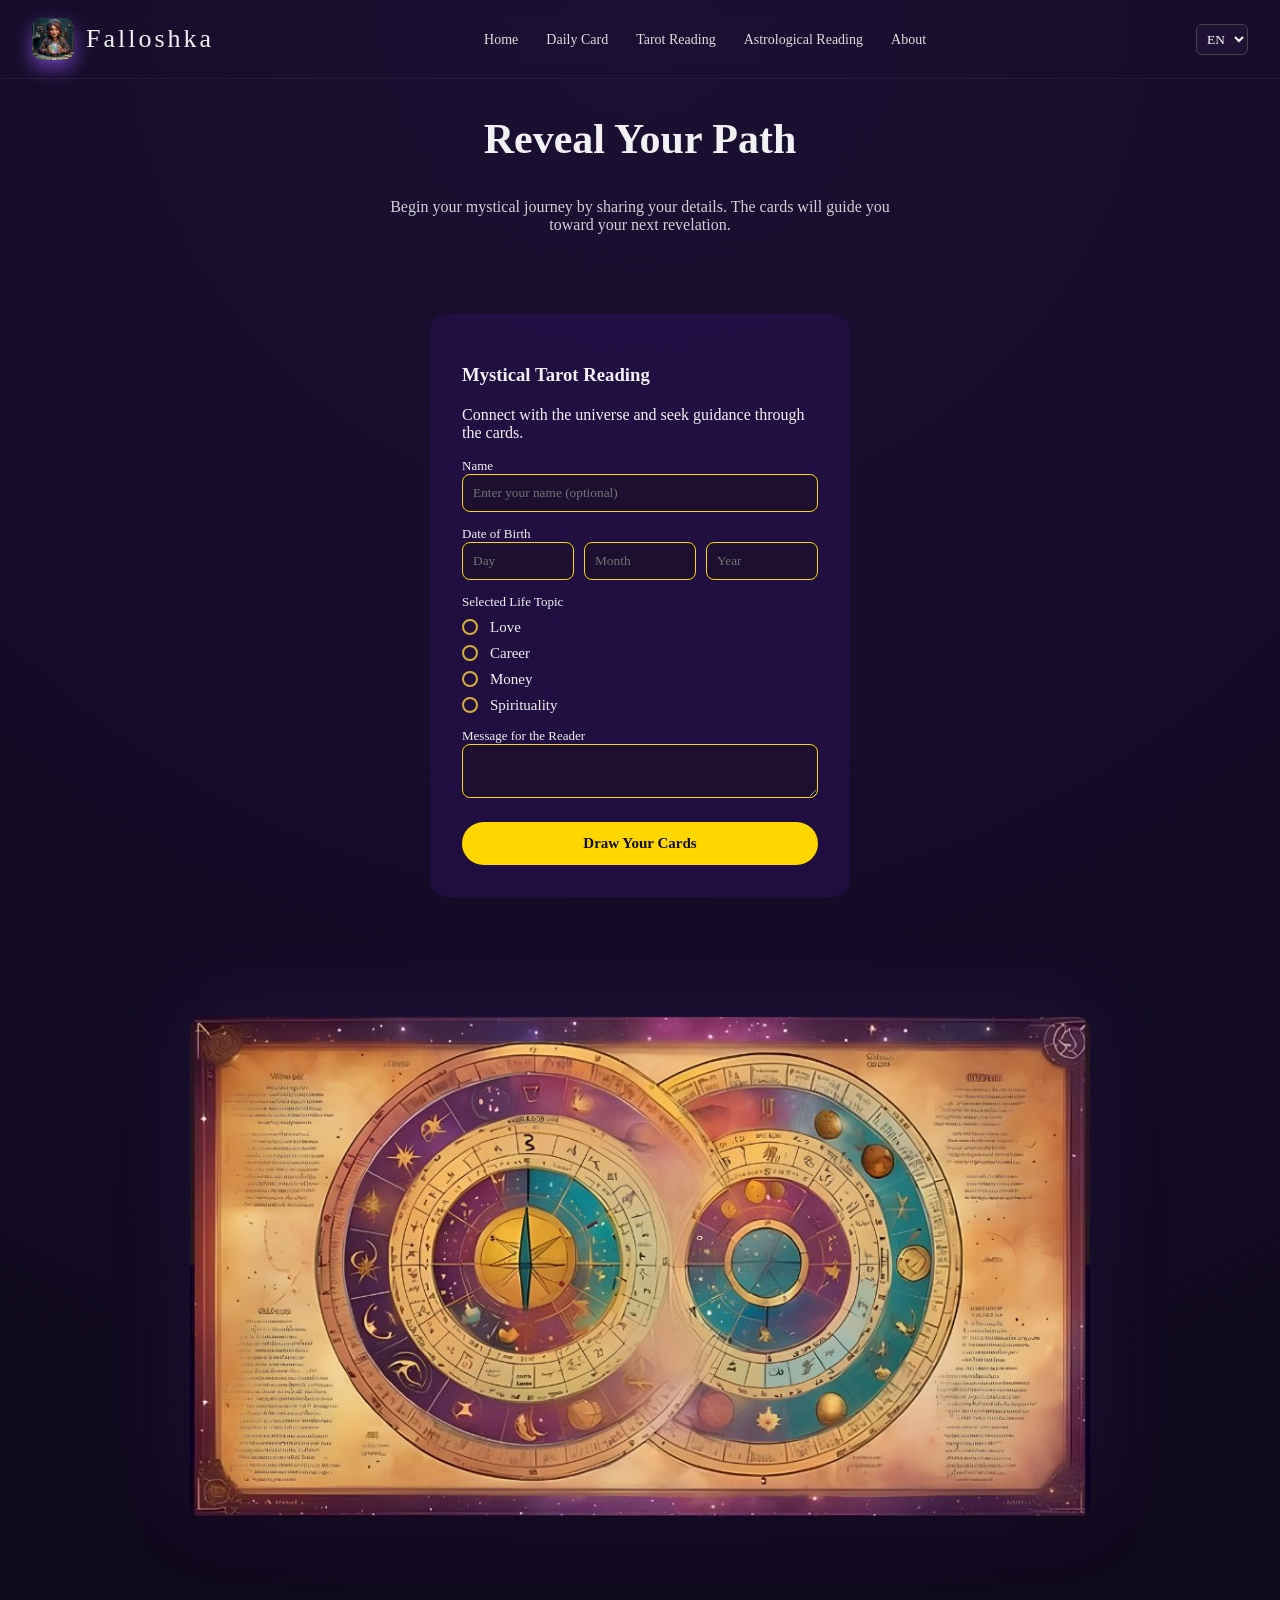
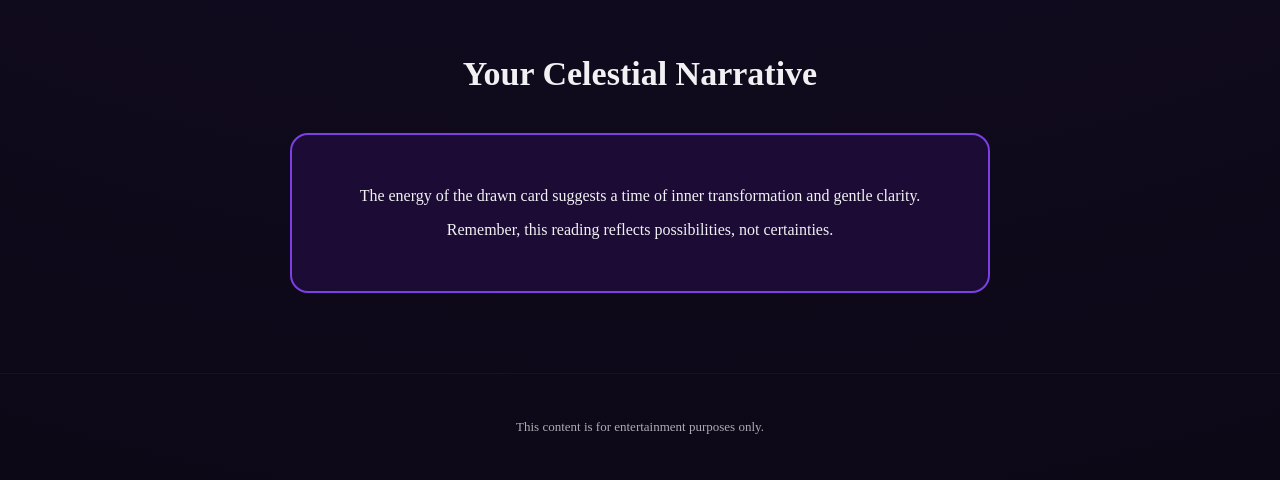
==== astro-reading.html @ b424f5f9 "Add files via upload" ====
<!DOCTYPE html>
<html lang="en">
<head>
   <!-- Google tag (gtag.js) -->
  <script async src="https://www.googletagmanager.com/gtag/js?id=G-GD12TT6BWK"></script>
  <script>
    window.dataLayer = window.dataLayer || [];
    function gtag(){dataLayer.push(arguments);}
    gtag('js', new Date());

    gtag('config', 'G-GD12TT6BWK');
  </script>
  <meta charset="UTF-8">
  <title>Falloshka – Astrological Reading</title>
  <meta name="viewport" content="width=device-width, initial-scale=1.0">
  <link rel="stylesheet" href="style.css">
</head>

<body class="page-astro">

<header class="navbar">
  <a href="index.html" class="brand">
    <img src="images/logo.jpg" alt="Falloshka Logo" class="logo">
    <span>Falloshka</span>
  </a>

  <nav>
    <a href="index.html" data-i18n="navHome">Home</a>
    <a href="daily-card.html" data-i18n="navDaily">Daily Card</a>
    <a href="tarot-reading.html" data-i18n="navTarot">Tarot Reading</a>
    <a href="astro-reading.html" data-i18n="navAstro">Astrological Reading</a>
    <a href="#about" data-i18n="navAbout">About</a>
  </nav>

  <select id="languageSelector">
    <option value="en">EN</option>
    <option value="tr">TR</option>
    <option value="de">DE</option>
    <option value="sr">SR</option>
    <option value="sk">SK</option>
  </select>
</header>

<!-- HERO -->
<section class="reading-hero">
  <h1 data-i18n="readingHeroTitle">Reveal Your Path</h1>
  <p data-i18n="readingHeroText">
    Begin your mystical journey by sharing your details.
    The cards will guide you toward your next revelation.
  </p>
</section>

<!-- FORM -->
<section class="reading-form">
  <div class="form-box">
    <h3 data-i18n="readingFormTitle">Mystical Tarot Reading</h3>
    <p data-i18n="readingFormSubtitle">
      Connect with the universe and seek guidance through the cards.
    </p>

    <label data-i18n="readingLabelName">Name</label>
    <input
      id="userName"
      type="text"
      data-i18n-placeholder="readingPhName"
      placeholder=""
    >

    <label data-i18n="readingLabelDob">Date of Birth</label>
    <div class="dob">
      <input id="birthDay" type="text" data-i18n-placeholder="readingPhDay" placeholder="">
      <input id="birthMonth" type="text" data-i18n-placeholder="readingPhMonth" placeholder="">
      <input id="birthYear" type="text" data-i18n-placeholder="readingPhYear" placeholder="">
    </div>


   <label data-i18n="readingLabelTopic">Selected Life Topic *</label>

        <div class="radio-group">
        <label class="custom-radio">
            <input type="radio" name="topic" value="love">
            <span class="radio-circle"></span>
            <span class="radio-text" data-i18n="readingTopicLove">Love</span>
        </label>

        <label class="custom-radio">
            <input type="radio" name="topic" value="career">
            <span class="radio-circle"></span>
            <span class="radio-text" data-i18n="readingTopicCareer">Career</span>
        </label>

        <label class="custom-radio">
            <input type="radio" name="topic" value="money">
            <span class="radio-circle"></span>
            <span class="radio-text" data-i18n="readingTopicMoney">Money</span>
        </label>

        <label class="custom-radio">
            <input type="radio" name="topic" value="spiritual">
            <span class="radio-circle"></span>
            <span class="radio-text" data-i18n="readingTopicSpiritual">Spirituality</span>
        </label>
        </div>



    <label data-i18n="readingLabelMessage">Message for the Reader</label>
    <textarea
      id="userMessage"
      data-i18n-placeholder="readingPhMessage"
      placeholder="">
    </textarea>
    <button
      id="astroSubmit"
      class="primary-btn full"
      data-i18n="readingBtnDraw"
    >
      Draw Your Cards
    </button>
  </div>
</section>

<!-- ASTROLOGY CHART IMAGE -->
<section class="astro-visual">
  <img
    src="images/astrology-wheel.jpg"
    alt="Astrological Chart"
  >
</section>



<!-- RESULT -->
<section class="result">
  <h2 data-i18n="readingResultTitle">Your Celestial Narrative</h2>
  <div class="result-box">
    <p id="astroResult" data-i18n="readingResultText">
      The energy of the drawn card suggests a time of inner transformation and gentle clarity.
    </p>
    <p data-i18n="readingResultNote">
      Remember, this reading reflects possibilities, not certainties.
    </p>
  </div>
</section>

<footer>
  <p data-i18n="footerText">
    This content is for entertainment purposes only.
  </p>
</footer>

<!-- ✅ TEK JS DOSYASI -->
<script src="main.js"></script>
<!-- CARD INFO MODAL -->
<div id="cardModal" class="modal hidden">
  <div class="modal-content">
    <button id="closeModal" class="modal-close">×</button>
    <h3 id="modalTitle"></h3>
    <p id="modalText"></p>
  </div>
</div>
</body>
</html>
---- style.css ----
* {
  box-sizing: border-box;
  font-family: "Georgia", serif;
}

body {
  margin: 0;
  background: radial-gradient(circle at top, #1b1033, #0c0816);
  color: #f1f1f3;
}

/* NAVBAR */
.navbar {
  position: fixed;        /* 🔴 SABİTLER */
  top: 0;
  left: 0;
  width: 100%;

  z-index: 1000;          /* 🔴 HER ŞEYİN ÜSTÜNDE */
  
  display: flex;
  align-items: center;
  justify-content: space-between;

  padding: 18px 32px;
  border-bottom: 1px solid rgba(255,255,255,0.05);

  /*background: rgba(20, 10, 40, 0.85);  ✅ hafif şeffaf */
  backdrop-filter: blur(6px);         /* ✅ cam efekti */
}


.brand {
  display: flex;
  align-items: center;
  gap: 12px; /* logo ile yazı arası */
  font-size: 26px;
  letter-spacing: 3px;

  text-decoration: none;   /* underline kalksın */
  color: inherit;          /* navbar rengi korunsun */
  cursor: pointer;
}


.logo {
  height: 42px;
  width: auto;
  display: block;

  /* Köşeler */
  border-radius: 10px;

  /* 3D / derinlik hissi */
  background: rgba(255, 255, 255, 0.08);
  box-shadow:
  0 8px 18px rgba(160, 90, 255, 0.6),
    inset 0 1px 2px rgba(255, 255, 255, 0.35);
}


.brand:hover .logo {
  transform: translateY(-1px) scale(1.03);
  box-shadow:
    0 4px 10px rgba(0, 0, 0, 0.35),
    inset 0 1px 1px rgba(255, 255, 255, 0.25);
}


nav a {
  margin: 0 12px;
  color: #ddd;
  text-decoration: none;
  font-size: 14px;
}

nav a:hover {
  color: #ffd700;
}

select {
  background: #201234;
  color: #fff;
  border: 1px solid #444;
  padding: 6px;
  border-radius: 6px;
}

/* HERO */
.page-home .hero {
  min-height: 85vh;
  display: flex;
  align-items: center;
  padding: 80px 10%;
  background: url("hero-space.png") no-repeat center/cover;
}

.page-home .hero-content {
  max-width: 520px;
  background: rgba(40,20,70,0.6);
  padding: 40px;
  border-radius: 18px;
}

.page-home .hero h1 {
  font-size: 46px;
  line-height: 1.1;
  margin-bottom: 20px;
}

.page-home .hero p {
  opacity: 0.9;
  margin-bottom: 28px;
}

/* BUTTON BASE – button + a SAME LOOK */
.primary-btn {
  display: inline-flex;              /* 🔴 EN ÖNEMLİ SATIR */
  align-items: center;
  justify-content: center;

  background: #ffd700;
  color: #0f0f17;

  padding: 14px 28px;
  border-radius: 999px;

  font-weight: 600;
  font-size: 15px;
  line-height: 1;                     /* 🔴 text dikey ortalama */

  text-decoration: none;              /* <a> underline temizlenir */
  border: none;
  cursor: pointer;

  transition: all 0.25s ease;
}

/* SMALL VARIANT */
.primary-btn.small {
  padding: 12px 26px;
  font-size: 14px;
}

/* HOVER */
.primary-btn:hover {
  background: #ffea61;
  transform: translateY(-1px);
}

/* EXPERIENCE */
.page-home .experience {
  padding: 100px 10%;
}

.page-home .experience-grid {
  display: grid;
  grid-template-columns: 1fr 1fr;
  gap: 60px;
  align-items: center;
}

.page-home .card-image {
  width: 100%;
  max-width: 360px;
  margin: auto;
}

.page-home .card-image img {
  width: 100%;
  height: auto;
  border-radius: 18px;
  box-shadow: 0 0 40px rgba(150, 90, 255, 0.4);
}

.page-home .experience-text h2 {
  font-size: 32px;
  margin-bottom: 16px;
}

.page-home .note {
  font-size: 13px;
  opacity: 0.7;
}

/* CARDS */
.page-tarot .cards {
  display: flex;
  justify-content: center;
  gap: 32px;
  padding: 60px 10%;
}


/* === TAROT CARD – TRUE FLIP SYSTEM === */

.page-tarot .tarot-card {
  width: 180px;
  height: 300px;
  perspective: 1000px; /* 3D derinlik */
  perspective-origin: right center;
  cursor: pointer;
}

/* Dönen katman */
.page-tarot .card-inner {
  width: 100%;
  height: 100%;
  position: relative;
  transform-style: preserve-3d;
  /* transition: transform 0.9s ease; */
   transition: transform 0.9s cubic-bezier(.4, .0, .2, 1); /* daha yönlü akış */
}

/* Kart açıldığında döner */
.page-tarot .tarot-card.open .card-inner {
  transform: rotateY(180deg);
}

/* Ortak yüz ayarı */
.page-tarot .card-front,
.page-tarot .card-back {
  position: absolute;
  inset: 0;
  border-radius: 16px;
  backface-visibility: hidden; /* 🔴 kritik */
  overflow: hidden;
}

/* Kart arkası */
.page-tarot .card-back img {
  width: 100%;
  height: 100%;
  object-fit: contain;
  display: block;
}

/* Kart ön yüzü */
.page-tarot .card-front {
  transform: rotateY(180deg);
  background-size: cover;
  background-position: center;
  background-repeat: no-repeat;
  box-shadow: 0 0 60px rgba(255, 215, 0, 0.8);
}

.tarot-card.disabled {
  opacity: 0.4;
  filter: grayscale(0.7);
  cursor: not-allowed;
  pointer-events: none;
}
/* RESULT HOME*/
.page-home .result {
  padding: 80px 10%;
  text-align: center;
}

.page-home .result h2 {
  font-size: 34px;
  margin-bottom: 40px;
}

.page-home .result-box {
  max-width: 700px;
  margin: auto;
  padding: 36px;
  border-radius: 18px;
  border: 2px solid #7b3fe4;
  background: rgba(40,15,80,0.5);
}
/* RESULT TAROT*/
.page-tarot .result {
  padding: 80px 10%;
  text-align: center;
}

.page-tarot .result h2 {
  font-size: 34px;
  margin-bottom: 40px;
}

.page-tarot .result-box {
  max-width: 700px;
  margin: auto;
  padding: 36px;
  border-radius: 18px;
  border: 2px solid #7b3fe4;
  background: rgba(40,15,80,0.5);
}
/* RESULT ASTRO*/
.page-astro .result {
  padding: 80px 10%;
  text-align: center;
}

.page-astro .result h2 {
  font-size: 34px;
  margin-bottom: 40px;
}

.page-astro .result-box {
  max-width: 700px;
  margin: auto;
  padding: 36px;
  border-radius: 18px;
  border: 2px solid #7b3fe4;
  background: rgba(40,15,80,0.5);
}
.result-box p {
  white-space: pre-line;
}

/* FOOTER */
footer {
  padding: 32px;
  text-align: center;
  font-size: 13px;
  opacity: 0.7;
  border-top: 1px solid rgba(255,255,255,0.05);
}

/* READING HERO */
.reading-hero {
  text-align: center;
  padding: 80px 10%;
}

.reading-hero h1 {
  font-size: 42px;
}

.reading-hero p {
  max-width: 520px;
  margin: auto;
  opacity: 0.85;
}

/* FORM */
.page-astro .reading-form {
  display: flex;
  justify-content: center;
  padding-bottom: 80px;
}

.page-astro .form-box {
  background: rgba(40,15,80,0.6);
  padding: 32px;
  width: 420px;
  border-radius: 18px;
}

.page-astro .form-box h3 {
  margin-bottom: 20px;
}

.page-astro .form-box label {
  display: block;
  margin-top: 14px;
  font-size: 13px;
}

.page-astro .form-box input,
.page-astro .form-box textarea {
  width: 100%;
  padding: 10px;
  background: #1c0f30;
  border: 1px solid #ffd700;
  border-radius: 8px;
  color: #fff;
}

.page-astro .dob {
  display: flex;
  gap: 10px;
}

/* RADIO GROUP – genel blok */
.page-astro .radio-group {
  display: flex;
  flex-direction: column;
  gap: 8px;                 /* 🔽 Daha yakın: 14px → 8px */
  margin-top: 8px;
}

/* SATIR */
.page-astro .custom-radio {
  display: flex;
  align-items: center;      /* ✅ Yazıyla tam hizalama */
  gap: 8px;                /* 🔽 Daha yakın: 10px → 8px */
  cursor: pointer;
}

/* GERÇEK RADIO'YU GİZLE */
.page-astro .custom-radio input[type="radio"] {
  position: absolute;
  opacity: 0;
  pointer-events: none;
}

/* ÇİZİLEN DAİRE (ANA KISIM) */
.page-astro .radio-circle {
  width: 16px;                         /* 🔽 Bir tık daha zarif */
  height: 16px;
  border: 2px solid #d4af37;
  border-radius: 50%;                  /* ✅ TAM DAİRE */
  box-sizing: border-box;
  position: relative;
  flex-shrink: 0;                      /* 🔴 ÇIZGI SORUNUNU KÖKTEN ÇÖZER */
}

/* SEÇİLİNCE İÇ NOKTA */
.page-astro .custom-radio input[type="radio"]:checked + .radio-circle::after {
  content: "";
  width: 8px;
  height: 8px;
  background: #d4af37;
  border-radius: 50%;
  position: absolute;
  top: 50%;
  left: 50%;
  transform: translate(-50%, -50%);
}

/* YAZI */
.page-astro .radio-text {
  font-size: 15px;
  line-height: 1.2;
}

/* HOVER */
.page-astro .custom-radio:hover .radio-circle {
  box-shadow: 0 0 6px rgba(212, 175, 55, 0.6);
}

/* 🔥 FORM LABEL KURALINI RADIO İÇİN EZ */
.page-astro .form-box .custom-radio {
  display: flex !important;        /* ✅ block'u ezer */
  align-items: center;
  gap: 10px;                        /* ✅ radio – yazı arası TEMİZ */
  margin-top: 0 !important;         /* ✅ yukarıdan itilmeyi kaldır */
}

.page-astro .radio-text {
  margin-left: 2px;
}
/* ----------------------------------- */
.page-astro .primary-btn.full {
  width: 100%;
  margin-top: 20px;
}

/* RESULT */
.page-astro .result-box {
  border: 2px solid #7b3fe4;
  background: rgba(40,15,80,0.5);
}


/* Hover efekti */
.page-tarot .card-name-btn:hover {
  background: rgba(80, 30, 140, 0.8);
  box-shadow:
    0 0 14px rgba(255, 215, 0, 0.75),
    inset 0 0 10px rgba(255, 215, 0, 0.25);
  transform: translateY(-1px);
}

/* Active (basılı tutma hissi) */
.page-tarot .card-name-btn:active {
  transform: translateY(0);
  box-shadow:
    0 0 6px rgba(255, 215, 0, 0.5);
}

/* =========================================
   MODAL (Popup)
========================================= */

.modal {
  position: fixed;
  inset: 0;
  background: rgba(10, 5, 30, 0.85);
  display: flex;
  justify-content: center;
  align-items: center;
  z-index: 999;
}

.modal.hidden {
  display: none;
}

.modal-content {
  background: rgba(40, 15, 80, 0.95);
  border: 2px solid #d4af37;
  border-radius: 18px;
  padding: 30px;
  max-width: 420px;
  text-align: center;
  color: #f1f1f3;
  box-shadow: 0 0 40px rgba(255, 215, 0, 0.45);
}

.modal-content h3 {
  color: #ffd700;
  margin-bottom: 14px;
  letter-spacing: 1px;
}

.modal-content p {
  font-size: 15px;
  line-height: 1.5;
  opacity: 0.9;
}

.modal-close {
  position: absolute;
  top: 14px;
  right: 18px;
  background: none;
  border: none;
  color: #ffd700;
  font-size: 26px;
  cursor: pointer;
}

/* =========================================
   CARD NAME BUTTONS (Alt Bölüm)
========================================= */

.page-tarot .card-names {
  display: flex;
  justify-content: center;
  gap: 32px;
  margin-top: 20px;
}

.page-tarot .card-name-btn {
  min-width: 160px;
  padding: 10px 22px;
  border-radius: 999px;
  background: rgba(40, 15, 80, 0.75);
  border: 1.5px solid #d4af37;
  color: #ffd700;
  font-family: "Georgia", serif;
  font-size: 14px;
  letter-spacing: 0.6px;
  cursor: pointer;

  box-shadow:
    0 0 10px rgba(212, 175, 55, 0.35),
    inset 0 0 6px rgba(255, 215, 0, 0.15);

  transition: all 0.25s ease;
}

.page-tarot .card-name-btn:hover {
  background: rgba(80, 30, 140, 0.85);
  box-shadow: 0 0 16px rgba(255, 215, 0, 0.75);
  transform: translateY(-1px);
}

.page-tarot .card-name-btn.hidden {
  visibility: hidden; /* yerini korur ama görünmez */
}

/* ✅ TAROT BACK CARD - FALLBACK IMAGE */
.page-tarot .tarot-card img.card-fallback {
  width: 100%;
  height: 100%;
  object-fit: contain;   /* 🔴 ASIL ÇÖZÜM */
  box-shadow: none;
  margin: 0;
  padding: 0;
  background: none;
}

/* Draw Your Cards – üstte ama full olmayan CTA */
.page-tarot .draw-cta {
  display: flex;
  justify-content: center;
  margin: 20px 0 30px;
}

.page-tarot .draw-cta .primary-btn {
  padding: 14px 32px;
  font-size: 14px;
  width: auto;        /* ✅ full davranışı engellenir */
  max-width: none;
}

/* Tarot card shake animation */
@keyframes tarotShake {
  0%   { transform: translateX(0); }
  15%  { transform: translateX(-6px) rotate(-1deg); }
  30%  { transform: translateX(6px) rotate(1deg); }
  45%  { transform: translateX(-5px) rotate(-1deg); }
  60%  { transform: translateX(5px) rotate(1deg); }
  75%  { transform: translateX(-3px) rotate(0deg); }
  100% { transform: translateX(0); }
}

/* Shake state */
.page-tarot .tarot-card.shaking {
  animation: tarotShake 0.45s ease-in-out;
}

/* =========================
   TAROT SMOKE EFFECT (NON-BLOCKING)
========================= */

.page-tarot .tarot-card {
  position: relative;
}

/* Smoke overlay – DOES NOT block image */
.page-tarot .card-smoke {
  position: absolute;
  inset: -15%;
  background:
    radial-gradient(circle at 30% 40%, rgba(255,255,255,0.35), transparent 45%),
    radial-gradient(circle at 70% 60%, rgba(255,255,255,0.25), transparent 50%),
    radial-gradient(circle at 50% 50%, rgba(255,255,255,0.2), transparent 55%);

  opacity: 0;
  pointer-events: none;

  /* 🔑 CRITICAL PART */
  mix-blend-mode: screen;   /* ✅ üstte ama maskelemez */
  filter: blur(14px);

  z-index: 1;               /* ✅ card-inner'ın ALTINDA */
}

/* card-inner flip yapıyor, üstte kalmalı */
.page-tarot .card-inner {
  position: relative;
  z-index: 2;
}

@keyframes smokeFadeSafe {
  0% {
    opacity: 0;
    transform: scale(1);
  }
  40% {
    opacity: 1;
  }
  100% {
    opacity: 0;
    transform: scale(1.3);
  }
}
/* Smoke animation */
.page-tarot .tarot-card.smoke .card-smoke {
  animation: smokeFadeSafe 0.7s ease-out forwards;
}

/* =========================
   ASTROLOGY VISUAL SECTION
========================= */

.page-astro .astro-visual {
  display: flex;
  justify-content: center;
  align-items: center;
  padding: 40px 15px 30px;
}

.page-astro .astro-visual img {
  max-width: 100%;
  width: 900px;          /* büyük ama taşmıyor */
  height: auto;
  border-radius: 12px;

  /* Hafif mistik dokunuş */
  box-shadow:
    0 15px 40px rgba(0,0,0,0.35),
    0 0 80px rgba(160,90,255,0.15);
}
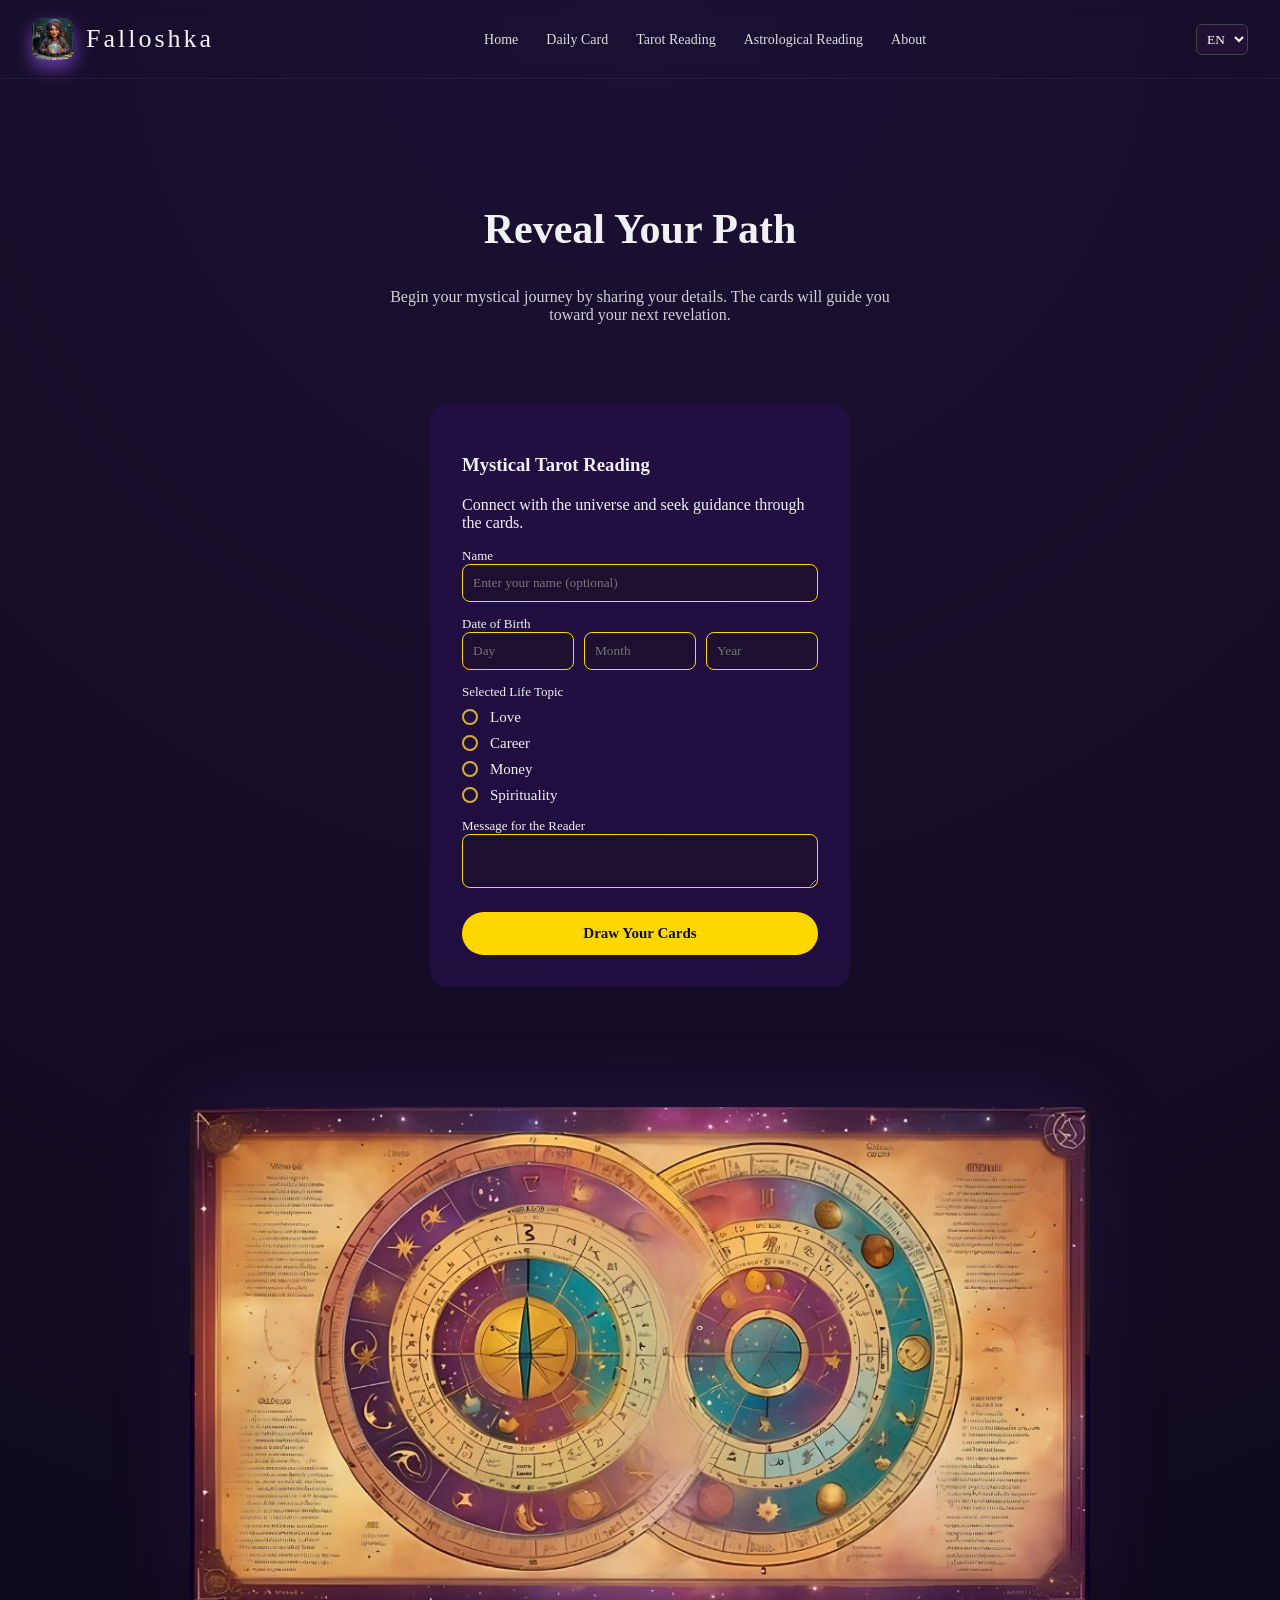
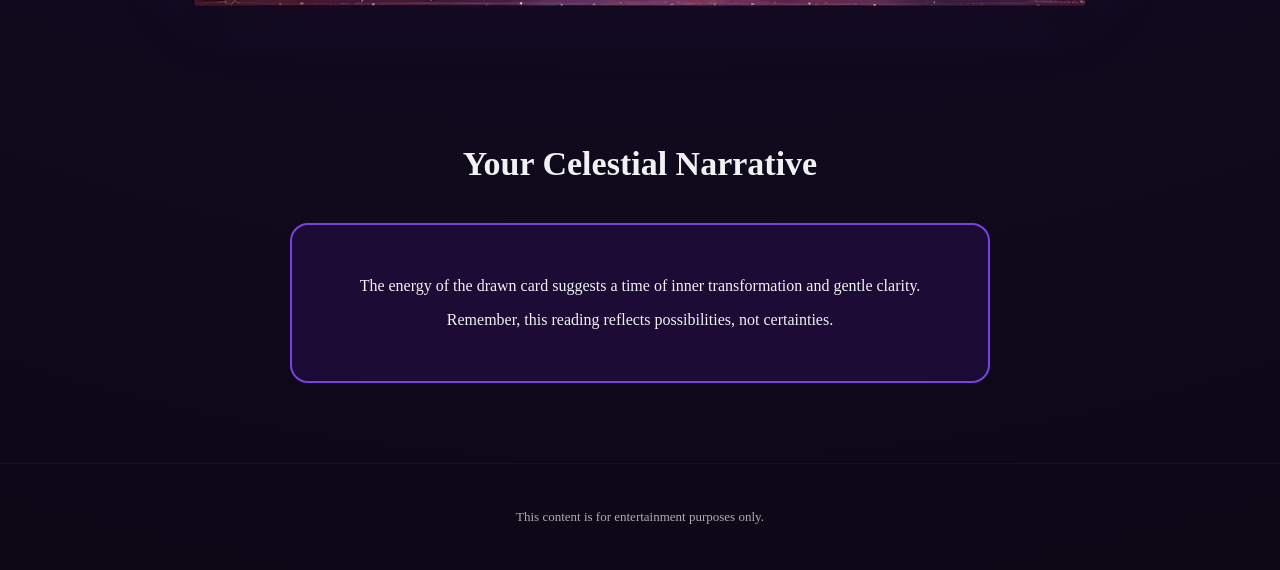
==== commit 52700d8b: "Add files via upload" ====
--- a/astro-reading.html
+++ b/astro-reading.html
@@ -23,8 +23,17 @@
     <img src="images/logo.jpg" alt="Falloshka Logo" class="logo">
     <span>Falloshka</span>
   </a>
+  <!-- ✅ HAMBURGER -->
 
-  <nav>
+<button class="hamburger" id="hamburger">
+  <span></span>
+  <span></span>
+  <span></span>
+</button>
+
+
+  <!-- ✅ NAV -->
+  <nav id="navMenu">
     <a href="index.html" data-i18n="navHome">Home</a>
     <a href="daily-card.html" data-i18n="navDaily">Daily Card</a>
     <a href="tarot-reading.html" data-i18n="navTarot">Tarot Reading</a>
--- a/style.css
+++ b/style.css
@@ -4,6 +4,7 @@
 }
 
 body {
+  padding-top: 90px;
   margin: 0;
   background: radial-gradient(circle at top, #1b1033, #0c0816);
   color: #f1f1f3;
@@ -12,6 +13,7 @@
 /* NAVBAR */
 .navbar {
   position: fixed;        /* 🔴 SABİTLER */
+  
   top: 0;
   left: 0;
   width: 100%;
@@ -92,7 +94,7 @@
   display: flex;
   align-items: center;
   padding: 80px 10%;
-  background: url("hero-space.png") no-repeat center/cover;
+  background: url("images/kure.jpg") no-repeat center/cover;
 }
 
 .page-home .hero-content {
@@ -171,6 +173,7 @@
   height: auto;
   border-radius: 18px;
   box-shadow: 0 0 40px rgba(150, 90, 255, 0.4);
+  
 }
 
 .page-home .experience-text h2 {
@@ -679,3 +682,110 @@
     0 15px 40px rgba(0,0,0,0.35),
     0 0 80px rgba(160,90,255,0.15);
 }
+
+
+/* =========================
+HAMBURGER MENU
+========================= */
+
+/* =========================
+HAMBURGER ICON (ANIMATED)
+========================= */
+
+.hamburger {
+  display: none;
+
+  flex-direction: column;
+  justify-content: center;
+  align-items: center;
+
+  gap: 6px;
+
+  width: 32px;
+  height: 28px;
+
+  background: none;
+  border: none;
+  cursor: pointer;
+}
+
+
+/* çizgiler */
+.hamburger span {
+  display: block;
+  width: 100%;
+  height: 3px;
+  background: #ffd700;
+  border-radius: 2px;
+
+  transition: all 0.3s ease;
+}
+
+
+/* ✅ X animasyonu */
+.hamburger.active span:nth-child(1) {
+  transform: translateY(8px) rotate(45deg);
+}
+
+.hamburger.active span:nth-child(2) {
+  opacity: 0;
+}
+
+.hamburger.active span:nth-child(3) {
+  transform: translateY(-8px) rotate(-45deg);
+}
+
+
+@media (max-width: 768px) {
+
+  .hamburger {
+    display: flex;
+    z-index: 999;
+  }
+
+  .navbar {
+    flex-wrap: nowrap;
+    height: 90px;
+  }
+
+  nav {
+    position: fixed;
+    top: 90px;
+    left: 0;
+    width: 100%;
+
+    background: rgba(20,10,40,0.95);
+    backdrop-filter: blur(8px);
+
+    display: flex;
+    flex-direction: column;
+    align-items: center;
+    gap: 16px;
+
+    padding: 20px 0;
+
+    max-height: 0;
+    overflow: hidden;
+
+  
+    opacity: 0;                /* ✅ EKLENDI */
+    pointer-events: none;      /* ✅ EKLENDI */
+
+    transition: all 0.3s ease;
+  }
+
+
+  nav a {
+    margin: 0;
+    padding: 10px 0; /* ✅ daha iyi spacing */
+  }
+
+  nav.open {
+    max-height: 400px;
+  
+    opacity: 1;                /* ✅ EKLENDI */
+    pointer-events: auto;      /* ✅ EKLENDI */
+  }
+
+
+} /* ✅ TEK KAPAMA */
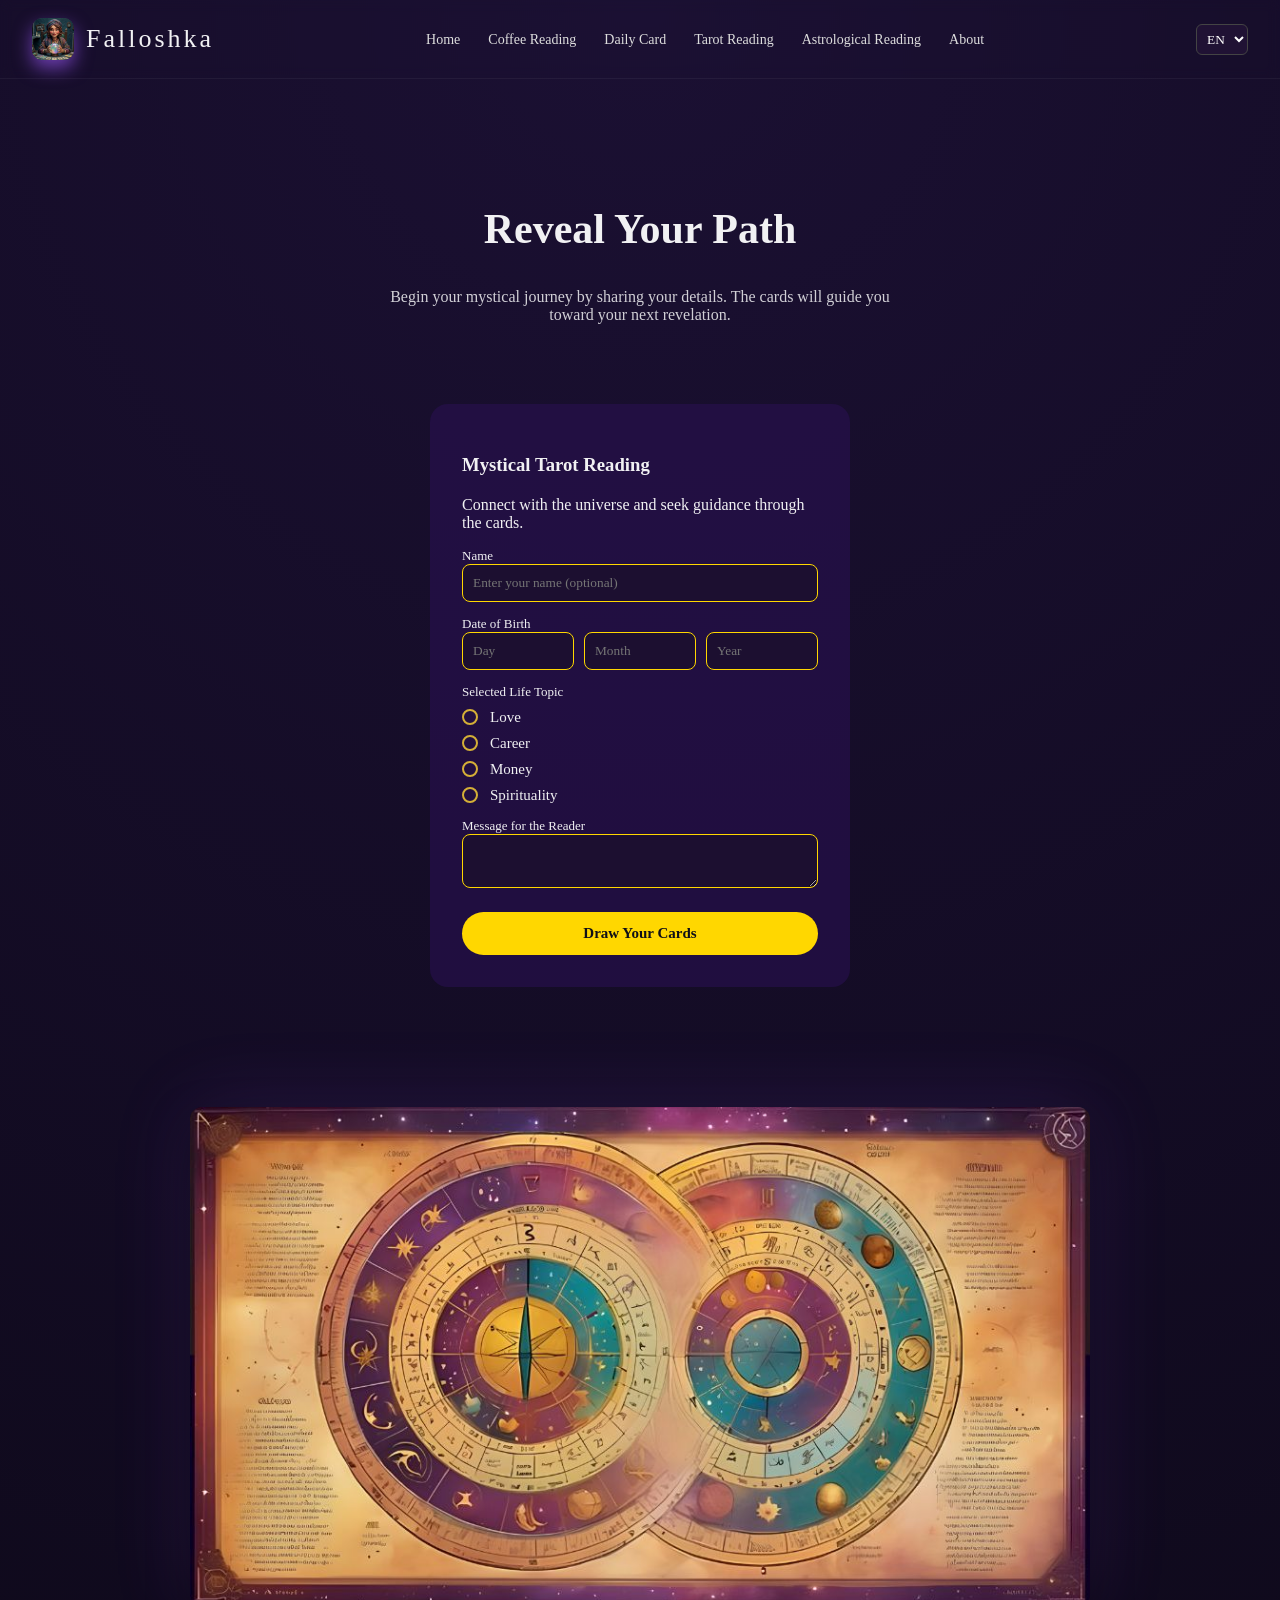
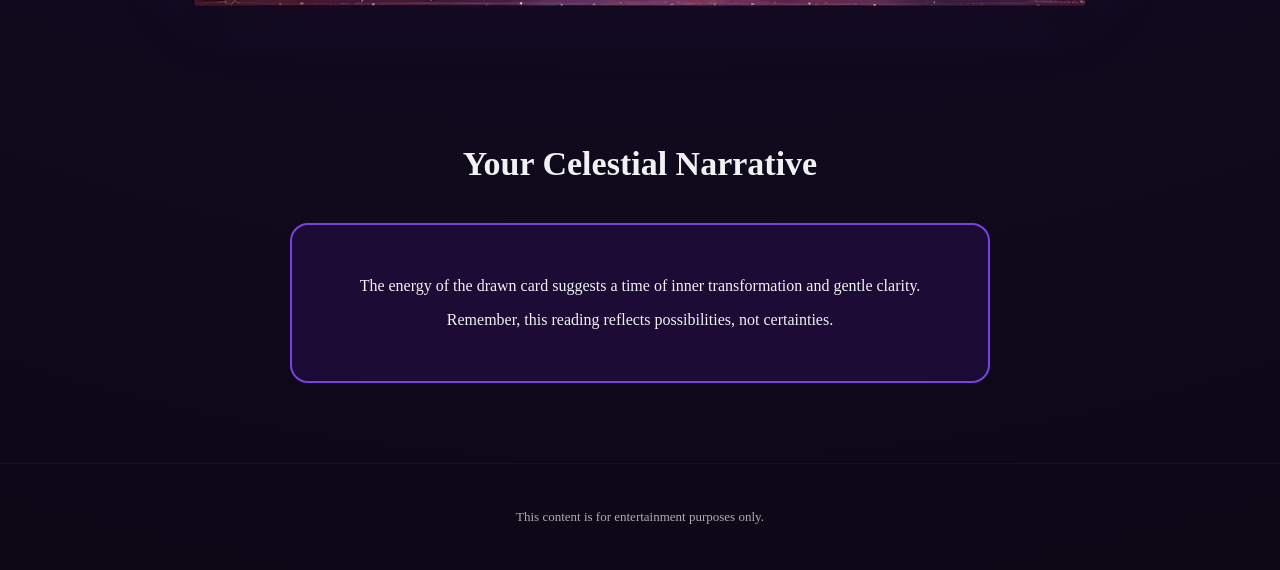
==== commit 7aedd45d: "Add files via upload" ====
--- a/astro-reading.html
+++ b/astro-reading.html
@@ -35,6 +35,7 @@
   <!-- ✅ NAV -->
   <nav id="navMenu">
     <a href="index.html" data-i18n="navHome">Home</a>
+    <a href="coffee.html" data-i18n="navCoffee">Coffee Reading</a>
     <a href="daily-card.html" data-i18n="navDaily">Daily Card</a>
     <a href="tarot-reading.html" data-i18n="navTarot">Tarot Reading</a>
     <a href="astro-reading.html" data-i18n="navAstro">Astrological Reading</a>
--- a/style.css
+++ b/style.css
@@ -789,3 +789,119 @@
 
 
 } /* ✅ TEK KAPAMA */
+
+
+/* ===============================
+   COFFEE PAGE
+================================ */
+
+.page-coffee {
+  display: flex;
+  flex-direction: column;
+  align-items: center;
+}
+
+.page-coffee .hero {
+  text-align: center;
+}
+
+.page-coffee .coffee-upload {
+  max-width: 900px;
+  margin: 40px auto;
+  padding: 20px;
+  text-align: center;
+}
+
+/* 🎴 CUP GRID */
+.cups {
+  display: grid;
+  grid-template-columns: repeat(3, 1fr);
+  gap: 25px;
+  margin-bottom: 30px;
+}
+
+.cup-box {
+  background: rgba(255, 255, 255, 0.05);
+  border-radius: 12px;
+  padding: 15px;
+  transition: 0.3s;
+}
+
+.cup-box:hover {
+  transform: translateY(-5px);
+  background: rgba(255, 255, 255, 0.08);
+}
+
+/* 📷 FILE INPUT */
+.cup-box input {
+  margin-top: 10px;
+  width: 100%;
+  color: white;
+}
+
+/* 🖼️ PREVIEW */
+.preview {
+  display: none;
+  width: 100%;
+  margin-top: 10px;
+  border-radius: 10px;
+  box-shadow: 0 0 15px rgba(255, 255, 255, 0.2);
+}
+
+/* 🏷 LABEL */
+.cup-box label {
+  font-size: 14px;
+  opacity: 0.8;
+}
+
+/* ✍️ TEXTAREA */
+#coffeeMessage {
+  width: 100%;
+  max-width: 700px;
+  height: 100px;
+  margin: 20px auto;
+  padding: 12px;
+  border-radius: 10px;
+  border: none;
+  outline: none;
+  resize: none;
+  display: block;
+
+  background: rgba(255, 255, 255, 0.08);
+  color: white;
+}
+
+/* ☕ BUTTON */
+#coffeeSubmit {
+  margin-top: 10px;
+  padding: 12px 26px;
+  border-radius: 30px;
+  border: none;
+  background: linear-gradient(135deg, #6a0dad, #4b0082);
+  color: white;
+  font-size: 16px;
+  cursor: pointer;
+  transition: 0.3s;
+}
+
+#coffeeSubmit:hover {
+  transform: scale(1.05);
+  box-shadow: 0 0 20px rgba(138, 43, 226, 0.5);
+}
+
+/* 🔮 RESULT BOX */
+#coffeeResult {
+  margin-top: 30px;
+  font-size: 16px;
+  line-height: 1.6;
+  max-width: 700px;
+  margin-left: auto;
+  margin-right: auto;
+}
+
+/* 📱 MOBILE */
+@media (max-width: 768px) {
+  .cups {
+    grid-template-columns: 1fr;
+  }
+}
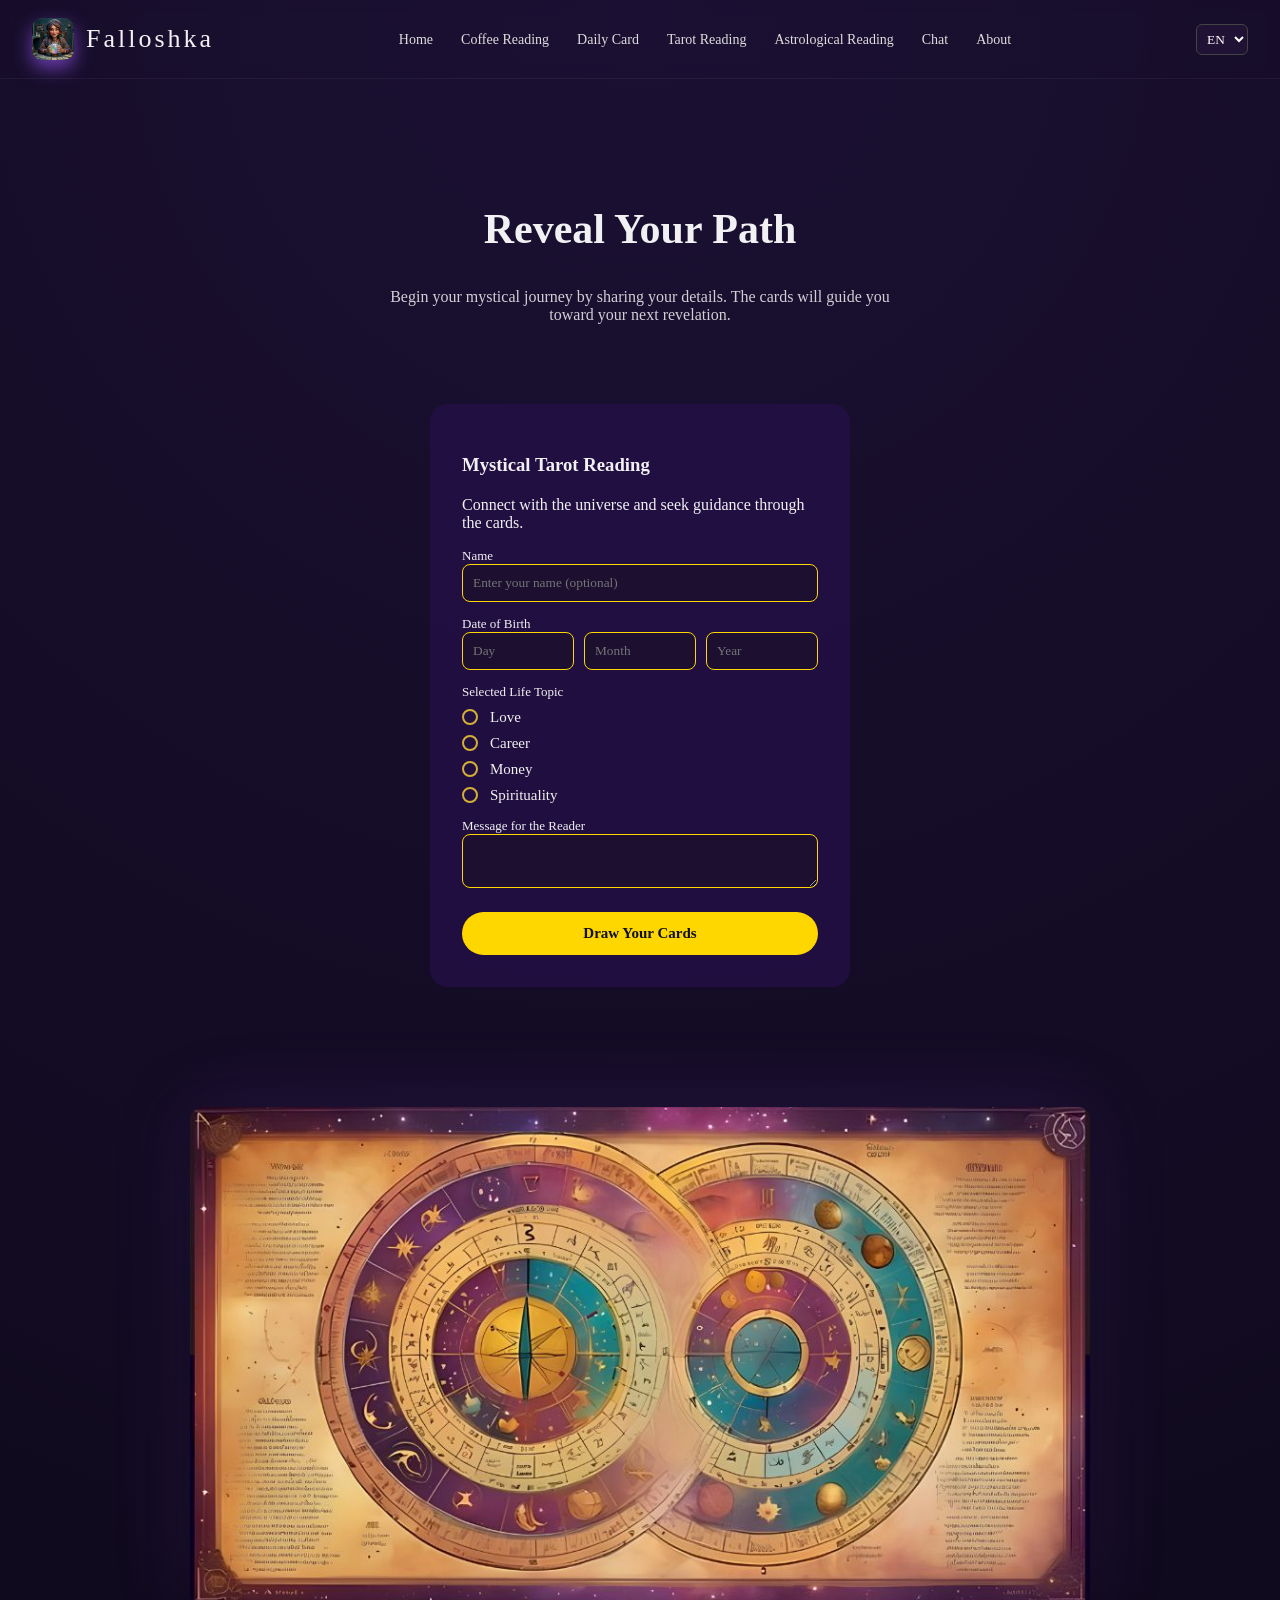
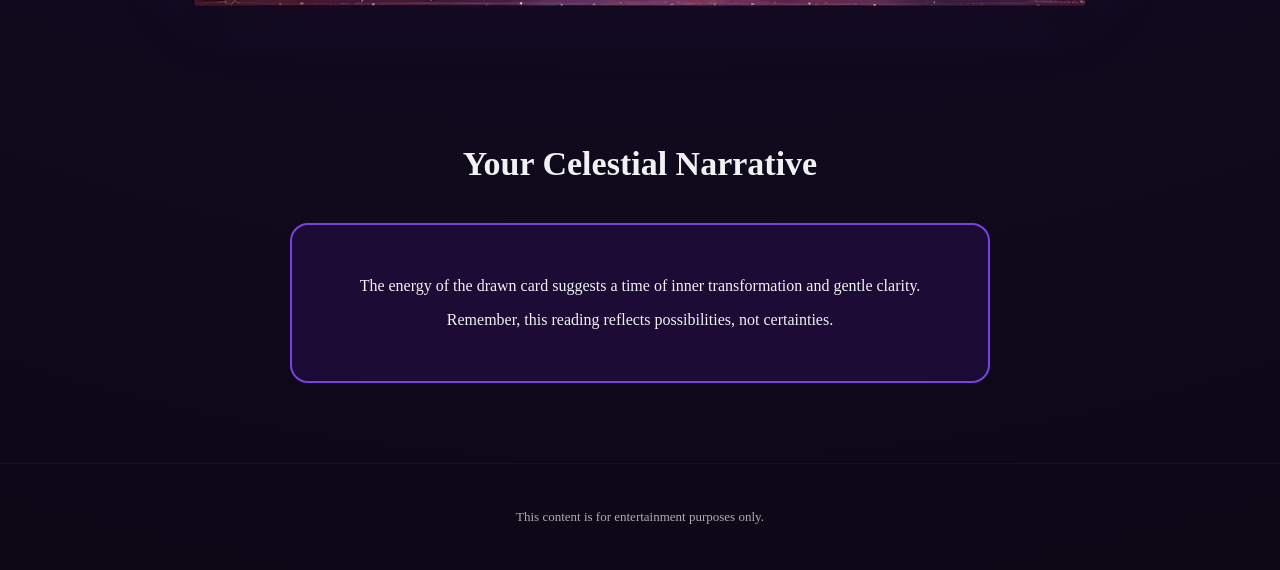
==== commit 6a451ddb: "Add files via upload" ====
--- a/astro-reading.html
+++ b/astro-reading.html
@@ -33,12 +33,13 @@
 
 
   <!-- ✅ NAV -->
-  <nav id="navMenu">
+ <nav id="navMenu">
     <a href="index.html" data-i18n="navHome">Home</a>
     <a href="coffee.html" data-i18n="navCoffee">Coffee Reading</a>
     <a href="daily-card.html" data-i18n="navDaily">Daily Card</a>
     <a href="tarot-reading.html" data-i18n="navTarot">Tarot Reading</a>
     <a href="astro-reading.html" data-i18n="navAstro">Astrological Reading</a>
+    <a href="chat.html" data-i18n="navChat">Chat</a>
     <a href="#about" data-i18n="navAbout">About</a>
   </nav>
 
--- a/style.css
+++ b/style.css
@@ -9,7 +9,6 @@
   background: radial-gradient(circle at top, #1b1033, #0c0816);
   color: #f1f1f3;
 }
-
 /* NAVBAR */
 .navbar {
   position: fixed;        /* 🔴 SABİTLER */
@@ -685,15 +684,14 @@
 
 
 /* =========================
-HAMBURGER MENU
-========================= */
-
-/* =========================
 HAMBURGER ICON (ANIMATED)
 ========================= */
 
 .hamburger {
   display: none;
+
+  position: relative;
+  z-index: 1100;   /* 🔥 NAV ve SELECT üstüne çıkar */
 
   flex-direction: column;
   justify-content: center;
@@ -846,6 +844,13 @@
   margin-top: 10px;
   border-radius: 10px;
   box-shadow: 0 0 15px rgba(255, 255, 255, 0.2);
+}
+
+.preview-grid {
+  display: grid;
+  grid-template-columns: repeat(3, 1fr);
+  gap: 15px;
+  margin-top: 20px;
 }
 
 /* 🏷 LABEL */
@@ -904,4 +909,134 @@
   .cups {
     grid-template-columns: 1fr;
   }
-}+}
+
+/* =========================
+   CHAT ONLY (SCOPED)
+========================= */
+
+.page-chat h1 {
+  text-align: center;
+  font-size: 28px;
+}
+
+.page-chat #nickname {
+  display: block;
+  margin: 10px auto;
+  padding: 10px;
+  width: 200px;
+  border-radius: 10px;
+  border: none;
+  background: rgba(255,255,255,0.08);
+  color: white;
+}
+
+/* CHAT BOX */
+
+.page-chat #chatBox {
+  width: 90%;
+  max-width: 600px;
+  height: 420px;
+  margin: 20px auto;
+  padding: 15px;
+  border-radius: 16px;
+  overflow-y: auto;
+  background: rgba(255,255,255,0.06);
+}
+
+/* MESSAGES */
+
+.page-chat .msg {
+  max-width: 70%;
+  margin: 10px 0;
+  padding: 10px 14px;
+  border-radius: 14px;
+}
+
+.page-chat .my-msg {
+  margin-left: auto;
+  background: linear-gradient(135deg,#7a2bff,#b36bff);
+}
+
+.page-chat .other-msg {
+  margin-right: auto;
+  background: rgba(255,255,255,0.08);
+}
+
+/* INPUT */
+
+.page-chat .input-area {
+  display: flex;
+  gap: 10px;
+  width: 90%;
+  max-width: 600px;
+  margin: 10px auto;
+}
+
+.page-chat .input-area input {
+  flex: 1;
+  padding: 12px;
+}
+
+.page-chat .input-area button {
+  padding: 12px;
+}
+/* =========================
+   FIX INPUT & BUTTON (CHAT)
+========================= */
+
+.page-chat input {
+  background: rgba(255,255,255,0.08);
+  color: white;
+  border: 1px solid rgba(255,255,255,0.1);
+
+  border-radius: 10px;
+  padding: 12px;
+
+  outline: none;
+}
+
+/* placeholder rengi */
+.page-chat input::placeholder {
+  color: rgba(255,255,255,0.5);
+}
+
+/* BUTTON FIX */
+.page-chat button {
+  background: linear-gradient(135deg, #6a0dad, #4b0082);
+  color: white;
+
+  border: none;
+  border-radius: 10px;
+  padding: 12px 18px;
+
+  cursor: pointer;
+
+  transition: 0.2s;
+}
+
+.page-chat button:hover {
+  transform: scale(1.05);
+  box-shadow: 0 0 15px rgba(138, 43, 226, 0.6);
+  box-shadow: 0 0 10px rgba(140,80,255,0.5);
+}
+
+
+/* ✅ HAMBURGER HER ZAMAN ÜSTTE */
+.hamburger {
+  position: relative;
+  z-index: 1100;   /* 🔥 NAV ve SELECT üstüne çıkar */
+}
+
+/* ✅ LANGUAGE ALTTA KALSIN */
+#languageSelector {
+  position: relative;
+  z-index: 1;
+}
+
+
+
+.hero {
+  position: relative;
+  z-index: 1;
+}
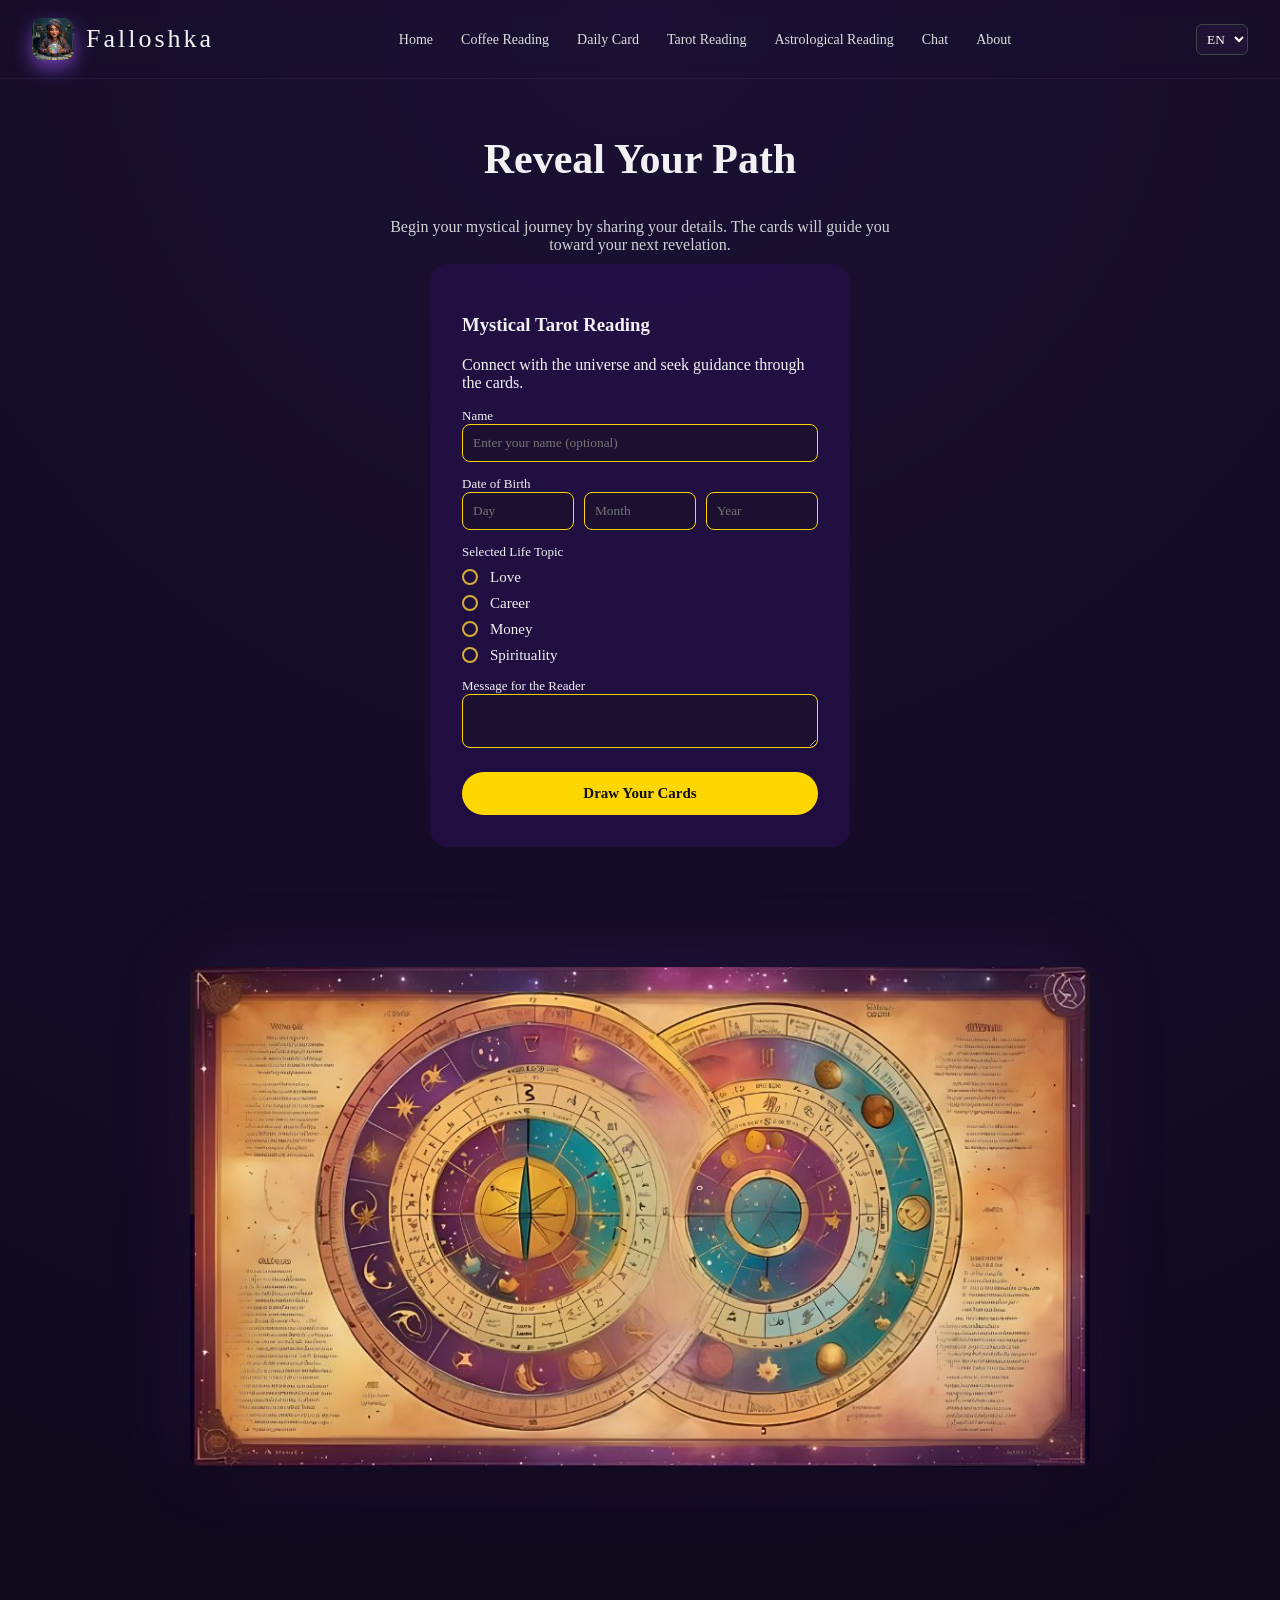
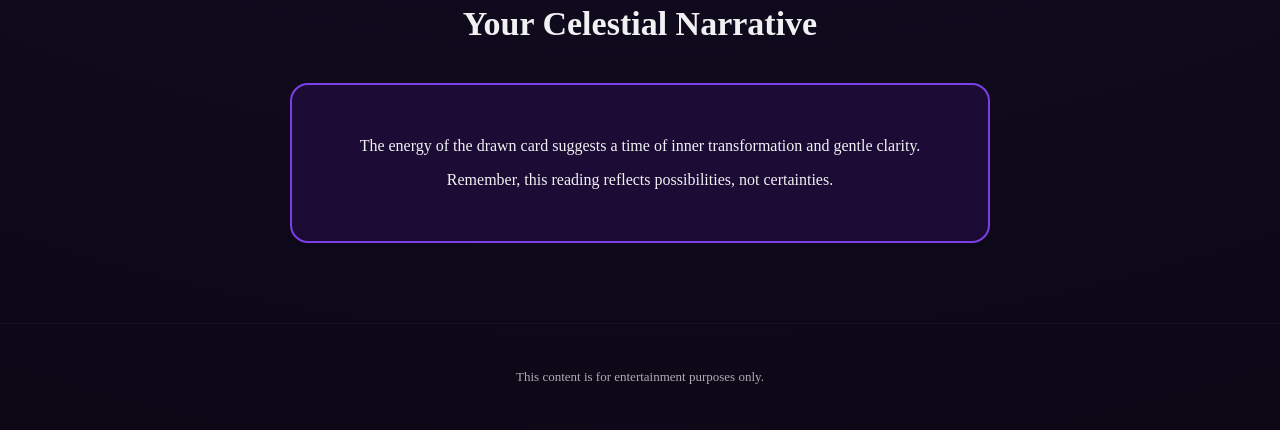
==== commit 09ad7459: "Add files via upload" ====
--- a/astro-reading.html
+++ b/astro-reading.html
@@ -53,7 +53,7 @@
 </header>
 
 <!-- HERO -->
-<section class="reading-hero">
+<section class="hero">
   <h1 data-i18n="readingHeroTitle">Reveal Your Path</h1>
   <p data-i18n="readingHeroText">
     Begin your mystical journey by sharing your details.
--- a/style.css
+++ b/style.css
@@ -323,16 +323,16 @@
 }
 
 /* READING HERO */
-.reading-hero {
+.hero {
   text-align: center;
-  padding: 80px 10%;
-}
-
-.reading-hero h1 {
+  padding: 10px 10%;
+}
+
+.hero h1 {
   font-size: 42px;
 }
 
-.reading-hero p {
+.hero p {
   max-width: 520px;
   margin: auto;
   opacity: 0.85;
@@ -751,7 +751,7 @@
     top: 90px;
     left: 0;
     width: 100%;
-
+    display: none;
     background: rgba(20,10,40,0.95);
     backdrop-filter: blur(8px);
 
@@ -780,7 +780,7 @@
 
   nav.open {
     max-height: 400px;
-  
+    display: flex;
     opacity: 1;                /* ✅ EKLENDI */
     pointer-events: auto;      /* ✅ EKLENDI */
   }
@@ -1002,7 +1002,7 @@
 }
 
 /* BUTTON FIX */
-.page-chat button {
+.page-chat .input-area button {
   background: linear-gradient(135deg, #6a0dad, #4b0082);
   color: white;
 
@@ -1015,7 +1015,7 @@
   transition: 0.2s;
 }
 
-.page-chat button:hover {
+.page-chat .input-area button:hover {
   transform: scale(1.05);
   box-shadow: 0 0 15px rgba(138, 43, 226, 0.6);
   box-shadow: 0 0 10px rgba(140,80,255,0.5);
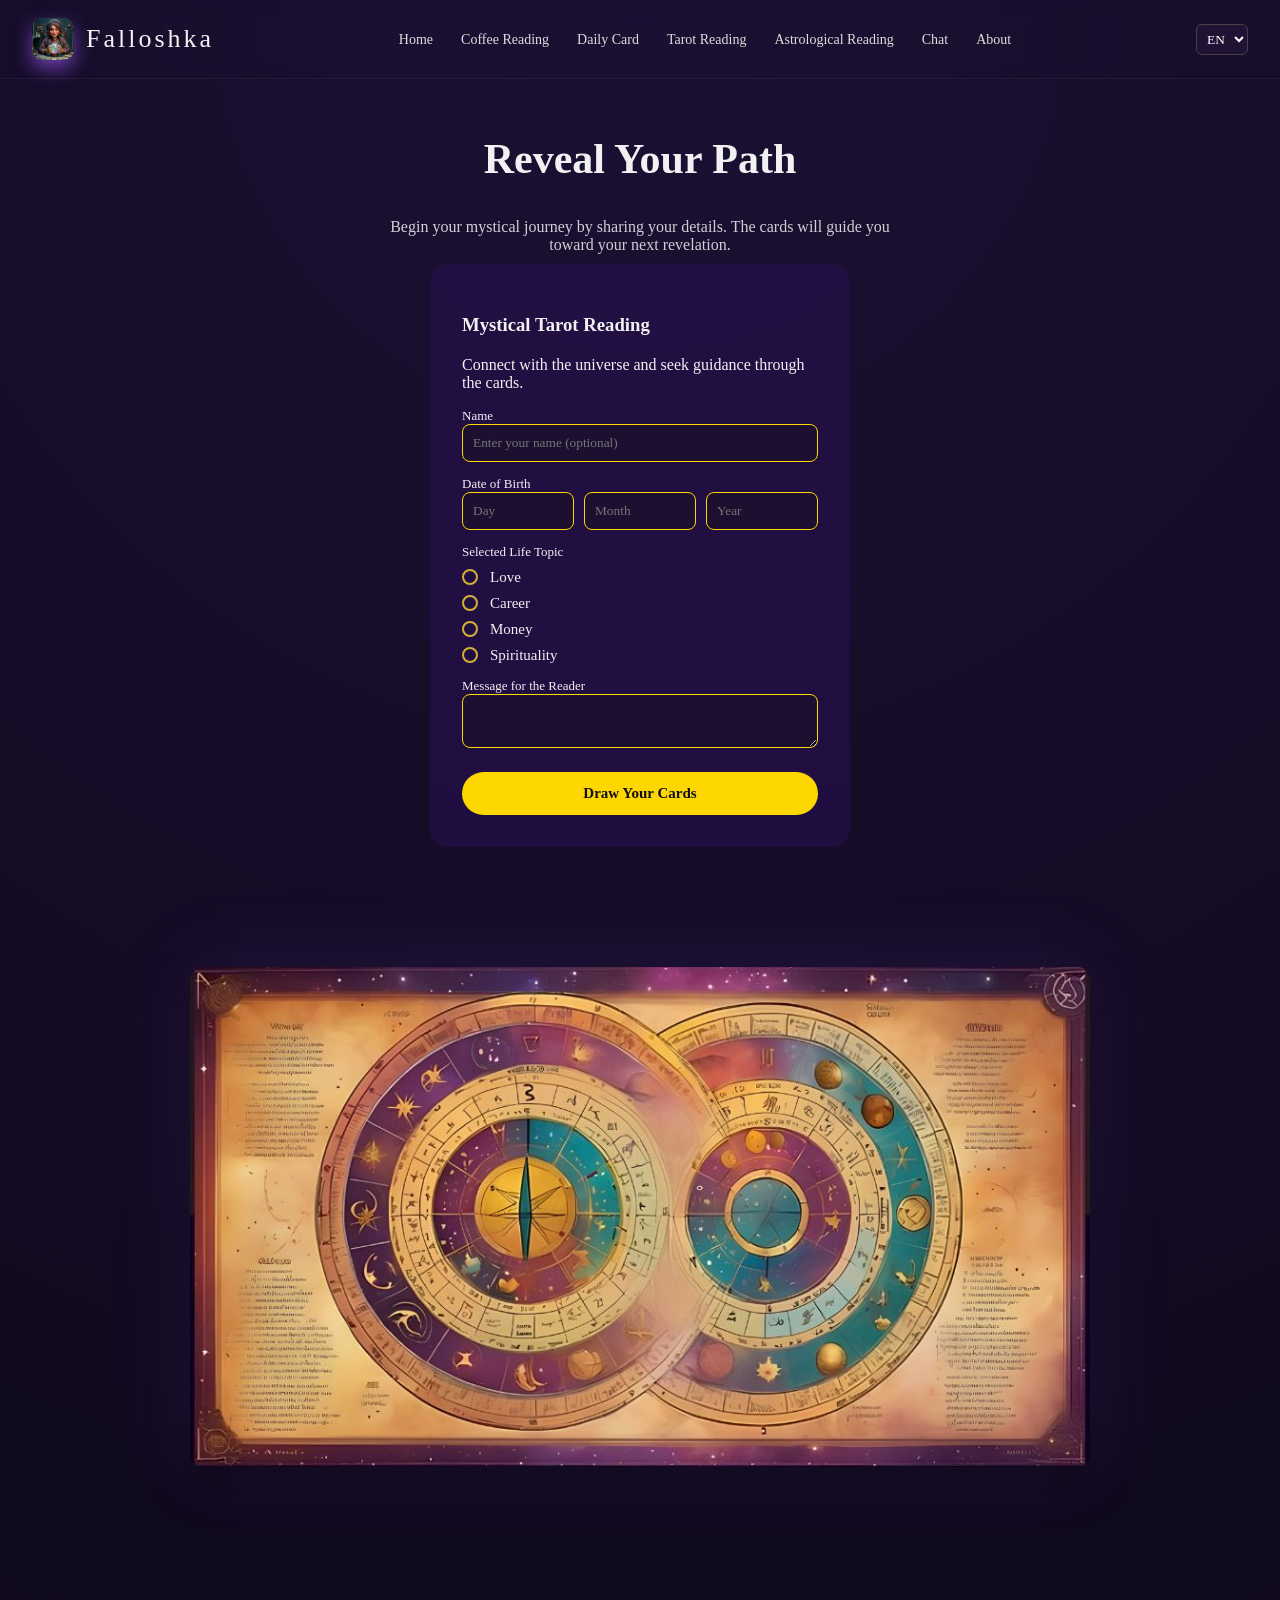
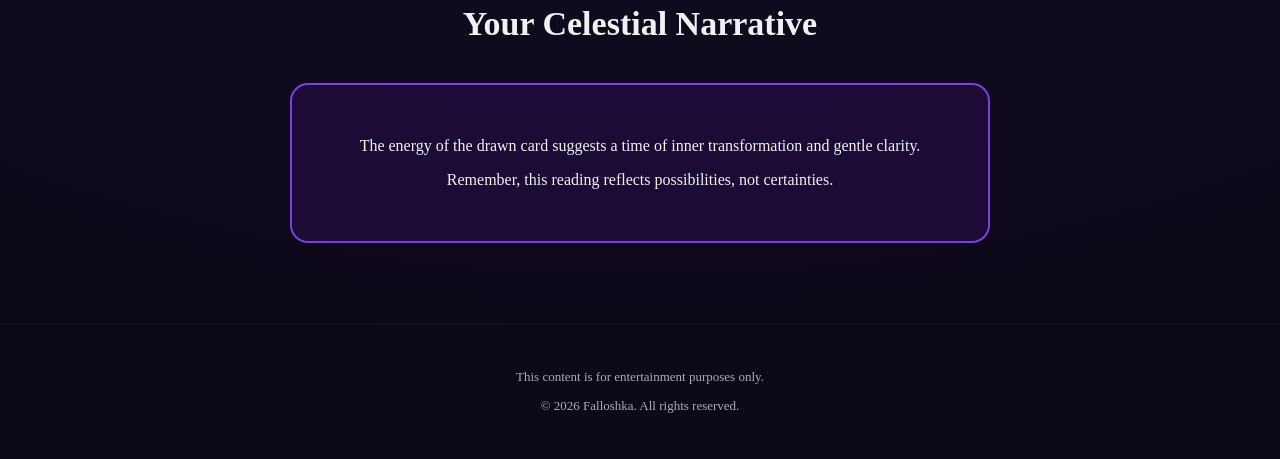
==== commit 92bdc8b4: "Add files via upload" ====
--- a/astro-reading.html
+++ b/astro-reading.html
@@ -1,174 +1,170 @@
 <!DOCTYPE html>
 <html lang="en">
+
 <head>
-   <!-- Google tag (gtag.js) -->
+  <!-- Google tag (gtag.js) -->
   <script async src="https://www.googletagmanager.com/gtag/js?id=G-GD12TT6BWK"></script>
   <script>
     window.dataLayer = window.dataLayer || [];
-    function gtag(){dataLayer.push(arguments);}
+    function gtag() { dataLayer.push(arguments); }
     gtag('js', new Date());
 
     gtag('config', 'G-GD12TT6BWK');
   </script>
   <meta charset="UTF-8">
   <title>Falloshka – Astrological Reading</title>
+  <!-- ✅ Favicon (ADD HERE) -->
+  <link rel="apple-touch-icon" sizes="180x180" href="images/apple-touch-icon.png">
+  <link rel="icon" type="image/png" sizes="32x32" href="images/favicon-32x32.png">
+  <link rel="icon" type="image/png" sizes="16x16" href="images/favicon-16x16.png">
+  <link rel="icon" href="images/favicon.ico">
+  <link rel="manifest" href="images/site.webmanifest">
   <meta name="viewport" content="width=device-width, initial-scale=1.0">
   <link rel="stylesheet" href="style.css">
 </head>
 
 <body class="page-astro">
 
-<header class="navbar">
-  <a href="index.html" class="brand">
-    <img src="images/logo.jpg" alt="Falloshka Logo" class="logo">
-    <span>Falloshka</span>
-  </a>
-  <!-- ✅ HAMBURGER -->
+  <header class="navbar">
+    <a href="index.html" class="brand">
+      <img src="images/logo.jpg" alt="Falloshka Logo" class="logo">
+      <span>Falloshka</span>
+    </a>
+    <!-- ✅ HAMBURGER -->
 
-<button class="hamburger" id="hamburger">
-  <span></span>
-  <span></span>
-  <span></span>
-</button>
+    <button class="hamburger" id="hamburger">
+      <span></span>
+      <span></span>
+      <span></span>
+    </button>
 
 
-  <!-- ✅ NAV -->
- <nav id="navMenu">
-    <a href="index.html" data-i18n="navHome">Home</a>
-    <a href="coffee.html" data-i18n="navCoffee">Coffee Reading</a>
-    <a href="daily-card.html" data-i18n="navDaily">Daily Card</a>
-    <a href="tarot-reading.html" data-i18n="navTarot">Tarot Reading</a>
-    <a href="astro-reading.html" data-i18n="navAstro">Astrological Reading</a>
-    <a href="chat.html" data-i18n="navChat">Chat</a>
-    <a href="#about" data-i18n="navAbout">About</a>
-  </nav>
+    <!-- ✅ NAV -->
+    <nav id="navMenu">
+      <a href="index.html" data-i18n="navHome">Home</a>
+      <a href="coffee.html" data-i18n="navCoffee">Coffee Reading</a>
+      <a href="daily-card.html" data-i18n="navDaily">Daily Card</a>
+      <a href="tarot-reading.html" data-i18n="navTarot">Tarot Reading</a>
+      <a href="astro-reading.html" data-i18n="navAstro">Astrological Reading</a>
+      <a href="chat.html" data-i18n="navChat">Chat</a>
+      <a href="#about" data-i18n="navAbout">About</a>
+    </nav>
 
-  <select id="languageSelector">
-    <option value="en">EN</option>
-    <option value="tr">TR</option>
-    <option value="de">DE</option>
-    <option value="sr">SR</option>
-    <option value="sk">SK</option>
-  </select>
-</header>
+    <select id="languageSelector">
+      <option value="en">EN</option>
+      <option value="tr">TR</option>
+      <option value="de">DE</option>
+      <option value="sr">SR</option>
+      <option value="sk">SK</option>
+    </select>
+  </header>
 
-<!-- HERO -->
-<section class="hero">
-  <h1 data-i18n="readingHeroTitle">Reveal Your Path</h1>
-  <p data-i18n="readingHeroText">
-    Begin your mystical journey by sharing your details.
-    The cards will guide you toward your next revelation.
-  </p>
-</section>
+  <!-- HERO -->
+  <section class="hero">
+    <h1 data-i18n="readingHeroTitle">Reveal Your Path</h1>
+    <p data-i18n="readingHeroText">
+      Begin your mystical journey by sharing your details.
+      The cards will guide you toward your next revelation.
+    </p>
+  </section>
 
-<!-- FORM -->
-<section class="reading-form">
-  <div class="form-box">
-    <h3 data-i18n="readingFormTitle">Mystical Tarot Reading</h3>
-    <p data-i18n="readingFormSubtitle">
-      Connect with the universe and seek guidance through the cards.
-    </p>
+  <!-- FORM -->
+  <section class="reading-form">
+    <div class="form-box">
+      <h3 data-i18n="readingFormTitle">Mystical Tarot Reading</h3>
+      <p data-i18n="readingFormSubtitle">
+        Connect with the universe and seek guidance through the cards.
+      </p>
 
-    <label data-i18n="readingLabelName">Name</label>
-    <input
-      id="userName"
-      type="text"
-      data-i18n-placeholder="readingPhName"
-      placeholder=""
-    >
+      <label data-i18n="readingLabelName">Name</label>
+      <input id="userName" type="text" data-i18n-placeholder="readingPhName" placeholder="">
 
-    <label data-i18n="readingLabelDob">Date of Birth</label>
-    <div class="dob">
-      <input id="birthDay" type="text" data-i18n-placeholder="readingPhDay" placeholder="">
-      <input id="birthMonth" type="text" data-i18n-placeholder="readingPhMonth" placeholder="">
-      <input id="birthYear" type="text" data-i18n-placeholder="readingPhYear" placeholder="">
-    </div>
+      <label data-i18n="readingLabelDob">Date of Birth</label>
+      <div class="dob">
+        <input id="birthDay" type="text" data-i18n-placeholder="readingPhDay" placeholder="">
+        <input id="birthMonth" type="text" data-i18n-placeholder="readingPhMonth" placeholder="">
+        <input id="birthYear" type="text" data-i18n-placeholder="readingPhYear" placeholder="">
+      </div>
 
 
-   <label data-i18n="readingLabelTopic">Selected Life Topic *</label>
+      <label data-i18n="readingLabelTopic">Selected Life Topic *</label>
 
-        <div class="radio-group">
+      <div class="radio-group">
         <label class="custom-radio">
-            <input type="radio" name="topic" value="love">
-            <span class="radio-circle"></span>
-            <span class="radio-text" data-i18n="readingTopicLove">Love</span>
+          <input type="radio" name="topic" value="love">
+          <span class="radio-circle"></span>
+          <span class="radio-text" data-i18n="readingTopicLove">Love</span>
         </label>
 
         <label class="custom-radio">
-            <input type="radio" name="topic" value="career">
-            <span class="radio-circle"></span>
-            <span class="radio-text" data-i18n="readingTopicCareer">Career</span>
+          <input type="radio" name="topic" value="career">
+          <span class="radio-circle"></span>
+          <span class="radio-text" data-i18n="readingTopicCareer">Career</span>
         </label>
 
         <label class="custom-radio">
-            <input type="radio" name="topic" value="money">
-            <span class="radio-circle"></span>
-            <span class="radio-text" data-i18n="readingTopicMoney">Money</span>
+          <input type="radio" name="topic" value="money">
+          <span class="radio-circle"></span>
+          <span class="radio-text" data-i18n="readingTopicMoney">Money</span>
         </label>
 
         <label class="custom-radio">
-            <input type="radio" name="topic" value="spiritual">
-            <span class="radio-circle"></span>
-            <span class="radio-text" data-i18n="readingTopicSpiritual">Spirituality</span>
+          <input type="radio" name="topic" value="spiritual">
+          <span class="radio-circle"></span>
+          <span class="radio-text" data-i18n="readingTopicSpiritual">Spirituality</span>
         </label>
-        </div>
+      </div>
 
 
 
-    <label data-i18n="readingLabelMessage">Message for the Reader</label>
-    <textarea
-      id="userMessage"
-      data-i18n-placeholder="readingPhMessage"
-      placeholder="">
+      <label data-i18n="readingLabelMessage">Message for the Reader</label>
+      <textarea id="userMessage" data-i18n-placeholder="readingPhMessage" placeholder="">
     </textarea>
-    <button
-      id="astroSubmit"
-      class="primary-btn full"
-      data-i18n="readingBtnDraw"
-    >
-      Draw Your Cards
-    </button>
-  </div>
-</section>
+      <button id="astroSubmit" class="primary-btn full" data-i18n="readingBtnDraw">
+        Draw Your Cards
+      </button>
+    </div>
+  </section>
 
-<!-- ASTROLOGY CHART IMAGE -->
-<section class="astro-visual">
-  <img
-    src="images/astrology-wheel.jpg"
-    alt="Astrological Chart"
-  >
-</section>
+  <!-- ASTROLOGY CHART IMAGE -->
+  <section class="astro-visual">
+    <img src="images/astrology-wheel.jpg" alt="Astrological Chart">
+  </section>
 
 
 
-<!-- RESULT -->
-<section class="result">
-  <h2 data-i18n="readingResultTitle">Your Celestial Narrative</h2>
-  <div class="result-box">
-    <p id="astroResult" data-i18n="readingResultText">
-      The energy of the drawn card suggests a time of inner transformation and gentle clarity.
+  <!-- RESULT -->
+  <section class="result">
+    <h2 data-i18n="readingResultTitle">Your Celestial Narrative</h2>
+    <div class="result-box">
+      <p id="astroResult" data-i18n="readingResultText">
+        The energy of the drawn card suggests a time of inner transformation and gentle clarity.
+      </p>
+      <p data-i18n="readingResultNote">
+        Remember, this reading reflects possibilities, not certainties.
+      </p>
+    </div>
+  </section>
+
+  <footer>
+    <p data-i18n="footerText">
+      This content is for entertainment purposes only.
     </p>
-    <p data-i18n="readingResultNote">
-      Remember, this reading reflects possibilities, not certainties.
+    <p>
+      © 2026 Falloshka. All rights reserved.
     </p>
+  </footer>
+
+  <!-- ✅ TEK JS DOSYASI -->
+  <script src="main.js"></script>
+  <!-- CARD INFO MODAL -->
+  <div id="cardModal" class="modal hidden">
+    <div class="modal-content">
+      <button id="closeModal" class="modal-close">×</button>
+      <h3 id="modalTitle"></h3>
+      <p id="modalText"></p>
+    </div>
   </div>
-</section>
+</body>
 
-<footer>
-  <p data-i18n="footerText">
-    This content is for entertainment purposes only.
-  </p>
-</footer>
-
-<!-- ✅ TEK JS DOSYASI -->
-<script src="main.js"></script>
-<!-- CARD INFO MODAL -->
-<div id="cardModal" class="modal hidden">
-  <div class="modal-content">
-    <button id="closeModal" class="modal-close">×</button>
-    <h3 id="modalTitle"></h3>
-    <p id="modalText"></p>
-  </div>
-</div>
-</body>
 </html>
--- a/style.css
+++ b/style.css
@@ -794,9 +794,7 @@
 ================================ */
 
 .page-coffee {
-  display: flex;
-  flex-direction: column;
-  align-items: center;
+  display: block;
 }
 
 .page-coffee .hero {
@@ -804,26 +802,25 @@
 }
 
 .page-coffee .coffee-upload {
-  max-width: 900px;
-  margin: 40px auto;
-  padding: 20px;
-  text-align: center;
-}
+  width: min(1200px, 100%);
+  margin: 60px auto;
+  padding-left: 32px;
+  padding-right: 32px;
+}
+
+
 
 /* 🎴 CUP GRID */
 .cups {
   display: grid;
   grid-template-columns: repeat(3, 1fr);
-  gap: 25px;
-  margin-bottom: 30px;
-}
-
-.cup-box {
-  background: rgba(255, 255, 255, 0.05);
-  border-radius: 12px;
-  padding: 15px;
-  transition: 0.3s;
-}
+  gap: 30px;
+  width: 100%;
+  max-width: 700px;      /* 🔥 biraz geniş */
+  margin: 40px auto;
+}
+
+
 
 .cup-box:hover {
   transform: translateY(-5px);
@@ -857,6 +854,32 @@
 .cup-box label {
   font-size: 14px;
   opacity: 0.8;
+}
+
+.cup-box {
+  display: flex;
+  align-items: center;
+  justify-content: center;
+
+  font-size: 28px;
+  color: rgba(255,255,255,0.4);
+
+  aspect-ratio: 1 / 1;   /* ✅ KARE */
+  width: 100%;
+  overflow: hidden;      /* ✅ taşmayı keser */
+
+  background: rgba(255, 255, 255, 0.05);
+  border-radius: 12px;
+  padding: 10px;
+
+  cursor: pointer;
+  transition: 0.3s;
+}
+.cup-box img {
+  width: 100%;
+  height: 100%;
+  object-fit: cover;   /* 🔥 asıl fix */
+  border-radius: 10px;
 }
 
 /* ✍️ TEXTAREA */
@@ -871,14 +894,14 @@
   outline: none;
   resize: none;
   display: block;
-
   background: rgba(255, 255, 255, 0.08);
   color: white;
 }
 
 /* ☕ BUTTON */
-#coffeeSubmit {
-  margin-top: 10px;
+#coffeeSubmit {  
+  display: block;
+  margin: 20px auto;   /* ✅ TAM ORTA */
   padding: 12px 26px;
   border-radius: 30px;
   border: none;
@@ -978,9 +1001,6 @@
   padding: 12px;
 }
 
-.page-chat .input-area button {
-  padding: 12px;
-}
 /* =========================
    FIX INPUT & BUTTON (CHAT)
 ========================= */
@@ -1040,3 +1060,83 @@
   position: relative;
   z-index: 1;
 }
+
+/* CONTACT SECTION */
+.contact {
+  padding: 100px 10%;
+}
+
+.contact-title {
+  text-align: center;
+  font-size: 42px;
+  margin-bottom: 60px;
+}
+
+/* GRID */
+.contact-wrapper {
+  display: grid;
+  grid-template-columns: 1fr 1fr;
+  gap: 60px;
+  align-items: start;
+}
+
+/* LEFT SIDE */
+.contact-info h3 {
+  font-size: 30px;
+  margin-bottom: 20px;
+}
+
+.contact-info p {
+  opacity: 0.9;
+  margin: 8px 0;
+}
+
+/* RIGHT SIDE */
+.contact-form h3 {
+  font-size: 26px;
+  margin-bottom: 20px;
+}
+
+/* FORM */
+.contact-form form {
+  display: flex;
+  flex-direction: column;
+  gap: 16px;
+}
+
+.contact-form input,
+.contact-form textarea {
+  width: 100%;
+  padding: 12px;
+  background: #1c0f30;
+  border: 1px solid #ffd700;
+  border-radius: 8px;
+  color: #fff;
+}
+
+.contact-form textarea {
+  min-height: 100px;
+  resize: none;
+}
+
+/* BUTTON */
+.contact-form button {
+  background: #ffd700;
+  color: #0f0f17;
+  border-radius: 999px;
+  padding: 14px;
+  border: none;
+  cursor: pointer;
+  transition: 0.2s;
+}
+
+.contact-form button:hover {
+  opacity: 0.9;
+}
+
+/* MOBILE */
+@media (max-width: 768px) {
+  .contact-wrapper {
+    grid-template-columns: 1fr;
+  }
+}
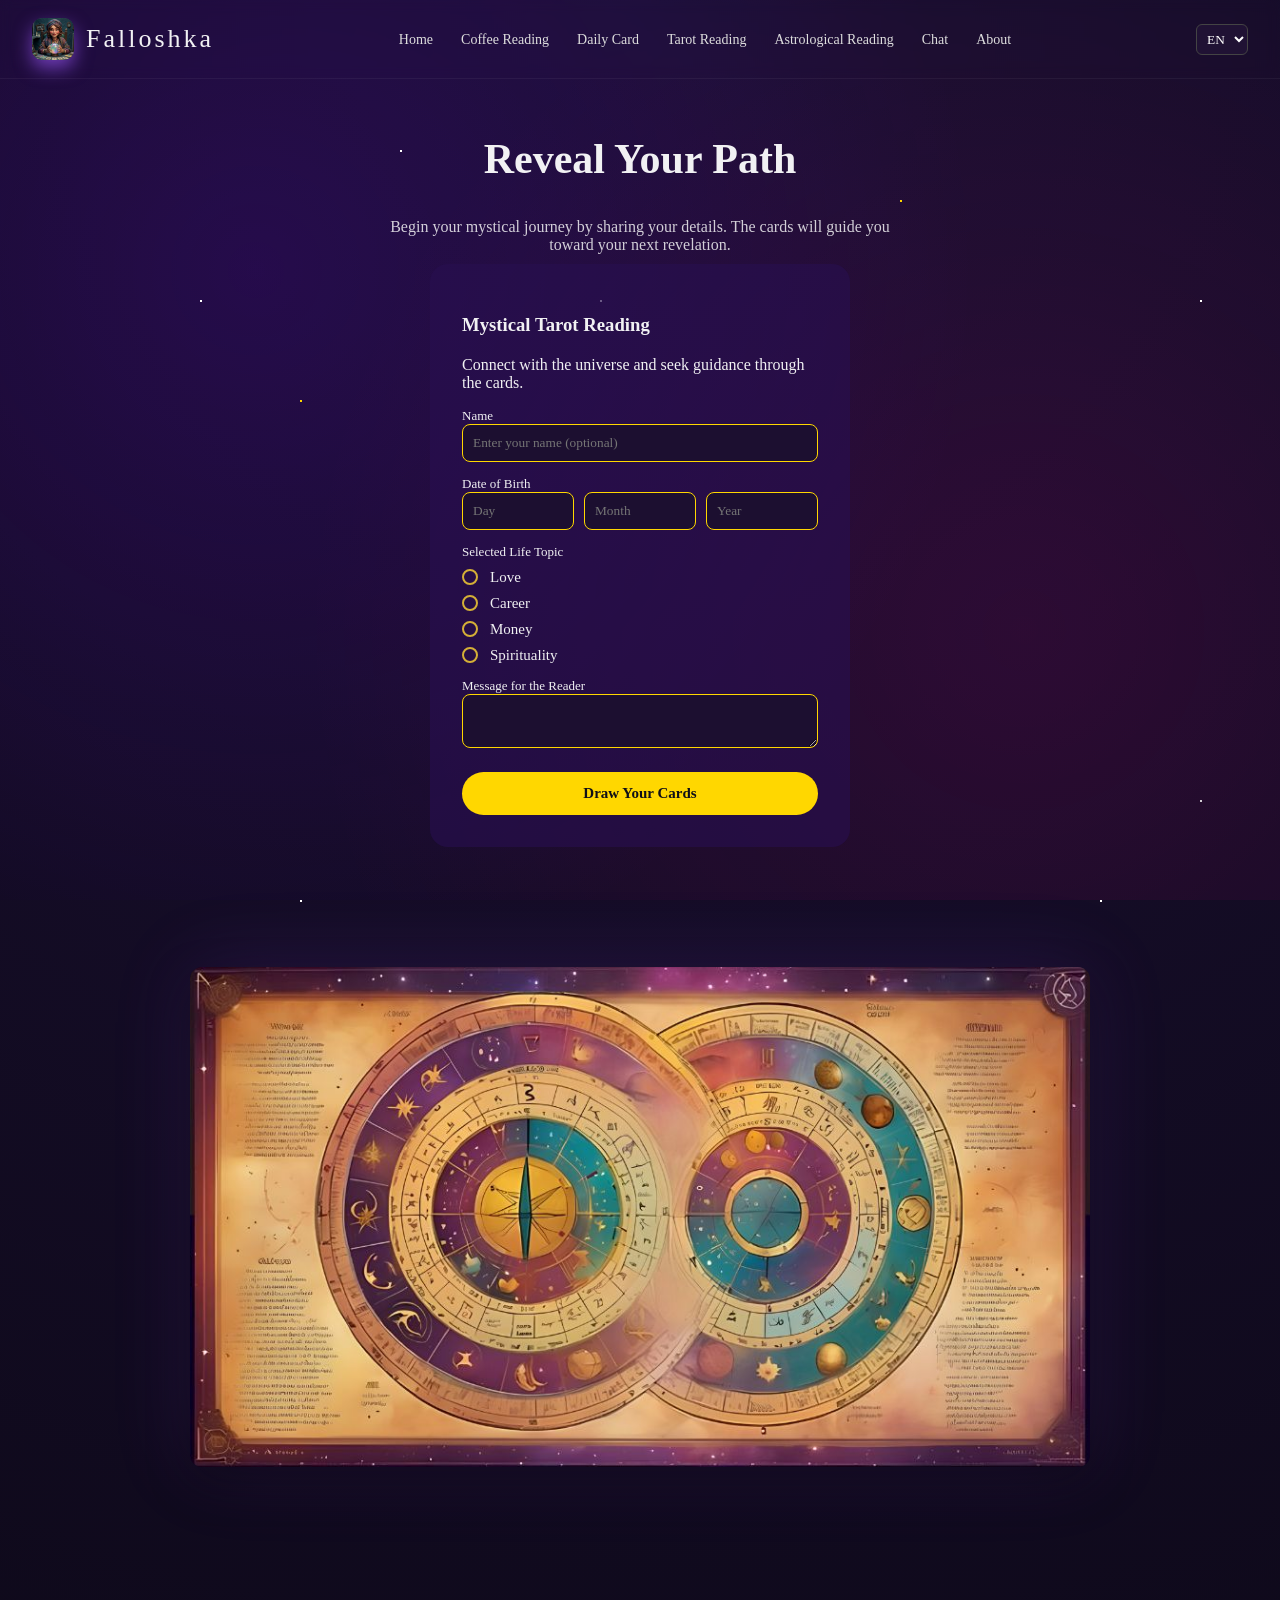
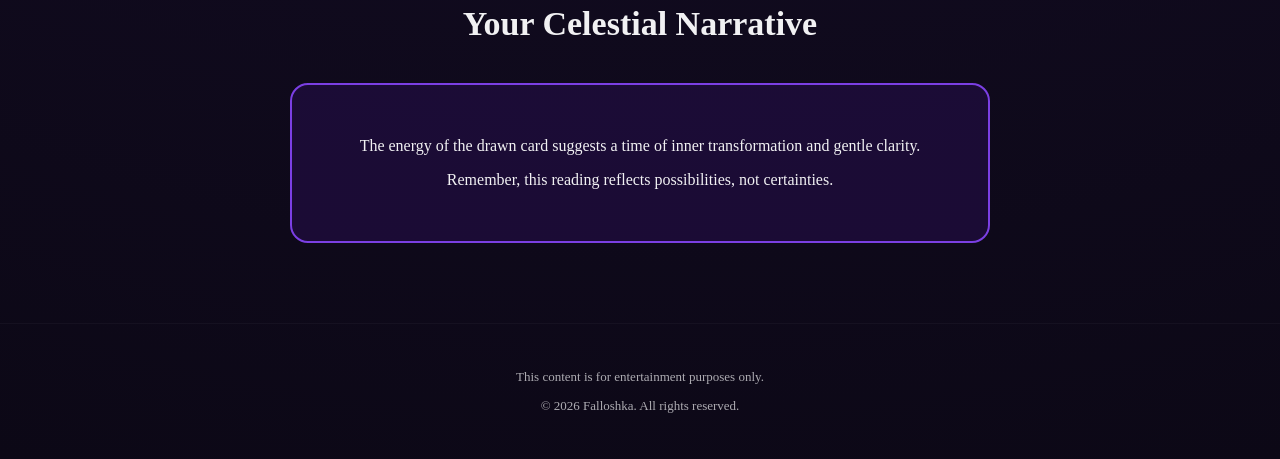
==== commit d76153ed: "Add files via upload" ====
--- a/astro-reading.html
+++ b/astro-reading.html
@@ -24,6 +24,10 @@
 </head>
 
 <body class="page-astro">
+    <div class="stars"></div>
+    <div class="stars2"></div>
+    <div class="stars3"></div>
+    <div id="meteor-container"></div> 
 
   <header class="navbar">
     <a href="index.html" class="brand">
@@ -47,7 +51,7 @@
       <a href="tarot-reading.html" data-i18n="navTarot">Tarot Reading</a>
       <a href="astro-reading.html" data-i18n="navAstro">Astrological Reading</a>
       <a href="chat.html" data-i18n="navChat">Chat</a>
-      <a href="#about" data-i18n="navAbout">About</a>
+      <a href="about.html" data-i18n="navAbout">About</a>
     </nav>
 
     <select id="languageSelector">
--- a/style.css
+++ b/style.css
@@ -8,7 +8,11 @@
   margin: 0;
   background: radial-gradient(circle at top, #1b1033, #0c0816);
   color: #f1f1f3;
-}
+  overflow-x: hidden;
+}
+
+
+
 /* NAVBAR */
 .navbar {
   position: fixed;        /* 🔴 SABİTLER */
@@ -1128,10 +1132,13 @@
   border: none;
   cursor: pointer;
   transition: 0.2s;
+  font-size: 16px;
+  font-weight: bold;
 }
 
 .contact-form button:hover {
-  opacity: 0.9;
+  background: #ffea61;
+  transform: translateY(-1px);
 }
 
 /* MOBILE */
@@ -1139,4 +1146,201 @@
   .contact-wrapper {
     grid-template-columns: 1fr;
   }
+}
+
+/* =========================
+ABOUT PAGE CENTER FIX
+========================= */
+
+.page-about .about-content {
+  text-align: center;
+  display: flex;
+  justify-content: center;
+}
+
+.page-about .about-content .container {
+  max-width: 700px;
+  margin: 0 auto;
+}
+
+/* 🔥 spacing fix (önemli) */
+.page-about .about-content {
+  padding: 80px 20px;
+}
+
+.page-about .about-content h2 {
+  text-align: center;
+}
+
+.page-about .about-content p {
+  text-align: center;
+}
+
+/* CONTACT CENTER */
+.page-about .contact-wrapper {
+  grid-template-columns: 1fr;
+  justify-items: center;
+}
+
+.page-about .contact-form {
+  width: 100%;
+  max-width: 600px;
+  text-align: center;
+}
+
+/* açıklama text */
+.page-about .contact-container p {
+  text-align: center;
+  margin-top: 10px;
+}
+
+/* form ortalama */
+.page-about .contact-form form {
+  align-items: center;
+}
+
+/* input hizalama */
+.page-about .contact-form input,
+.page-about .contact-form textarea {
+  max-width: 600px;
+}
+
+/* button center + full */
+.page-about .contact-form button {
+  width: 100%;
+  max-width: 600px;
+}
+
+/* MOBILE FIX */
+@media (max-width: 768px) {
+
+  .page-about .about-content {
+    padding: 40px 20px;
+  }
+
+  .page-about .contact {
+    padding: 60px 20px;
+  }
+
+}
+
+/* =========================
+STAR BACKGROUND
+========================= */
+
+.stars, .stars2, .stars3 {
+  position: fixed;
+  top: 0;
+  left: 0;
+
+  width: 2px;
+  height: 2px;
+
+  pointer-events: none;
+  z-index: -1;
+}
+
+/* küçük yıldız */
+.stars {
+  box-shadow:
+    200px 300px white,
+    400px 150px white,
+    800px 500px white,
+    1200px 300px white,
+    1600px 700px white,
+    300px 900px white,
+    700px 1200px white,
+    1100px 900px white;
+  animation: moveStars 80s linear infinite;
+}
+
+/* orta */
+.stars2 {
+  box-shadow:
+    300px 400px #ffd700,
+    900px 200px #ffd700,
+    1400px 600px #ffd700;
+  animation: moveStars 120s linear infinite;
+}
+
+/* büyük */
+.stars3 {
+  box-shadow:
+    600px 300px rgba(255,255,255,0.8),
+    1200px 800px rgba(255,255,255,0.8);
+  animation: moveStars 160s linear infinite;
+}
+
+@keyframes moveStars {
+  from { transform: translateY(0); }
+  to { transform: translateY(-1000px); }
+}
+
+@keyframes twinkle {
+  0%, 100% { opacity: 0.8; }
+  50% { opacity: 0.2; }
+}
+
+.stars {
+  animation: moveStars 80s linear infinite, twinkle 3s ease-in-out infinite;
+}
+
+#meteor-container {
+  position: fixed;
+  top: 0;
+  left: 0;
+  width: 100%;
+  height: 100%;
+  pointer-events: none;
+  overflow: hidden;
+  z-index: 1;
+}
+
+/* yıldız */
+.meteor {
+  position: absolute;
+  width: 120px;
+  height: 2px;
+  border-radius: 2px;
+  opacity: 0;
+}
+
+/* head */
+.meteor::after {
+  content: "";
+  position: absolute;
+  right: 0;
+  top: -3px;
+  width: 6px;
+  height: 6px;
+  border-radius: 50%;
+}
+
+/* particle */
+.particle {
+  position: absolute;
+  width: 3px;
+  height: 3px;
+  border-radius: 50%;
+  opacity: 0.6;
+  pointer-events: none;
+}
+
+body::before {
+  content: "";
+  position: fixed;
+  inset: 0;
+
+  background: radial-gradient(
+    circle at 20% 30%,
+    rgba(120, 0, 255, 0.15),
+    transparent 60%
+  ),
+  radial-gradient(
+    circle at 80% 70%,
+    rgba(255, 0, 150, 0.1),
+    transparent 60%
+  );
+
+  z-index: -2;
 }
